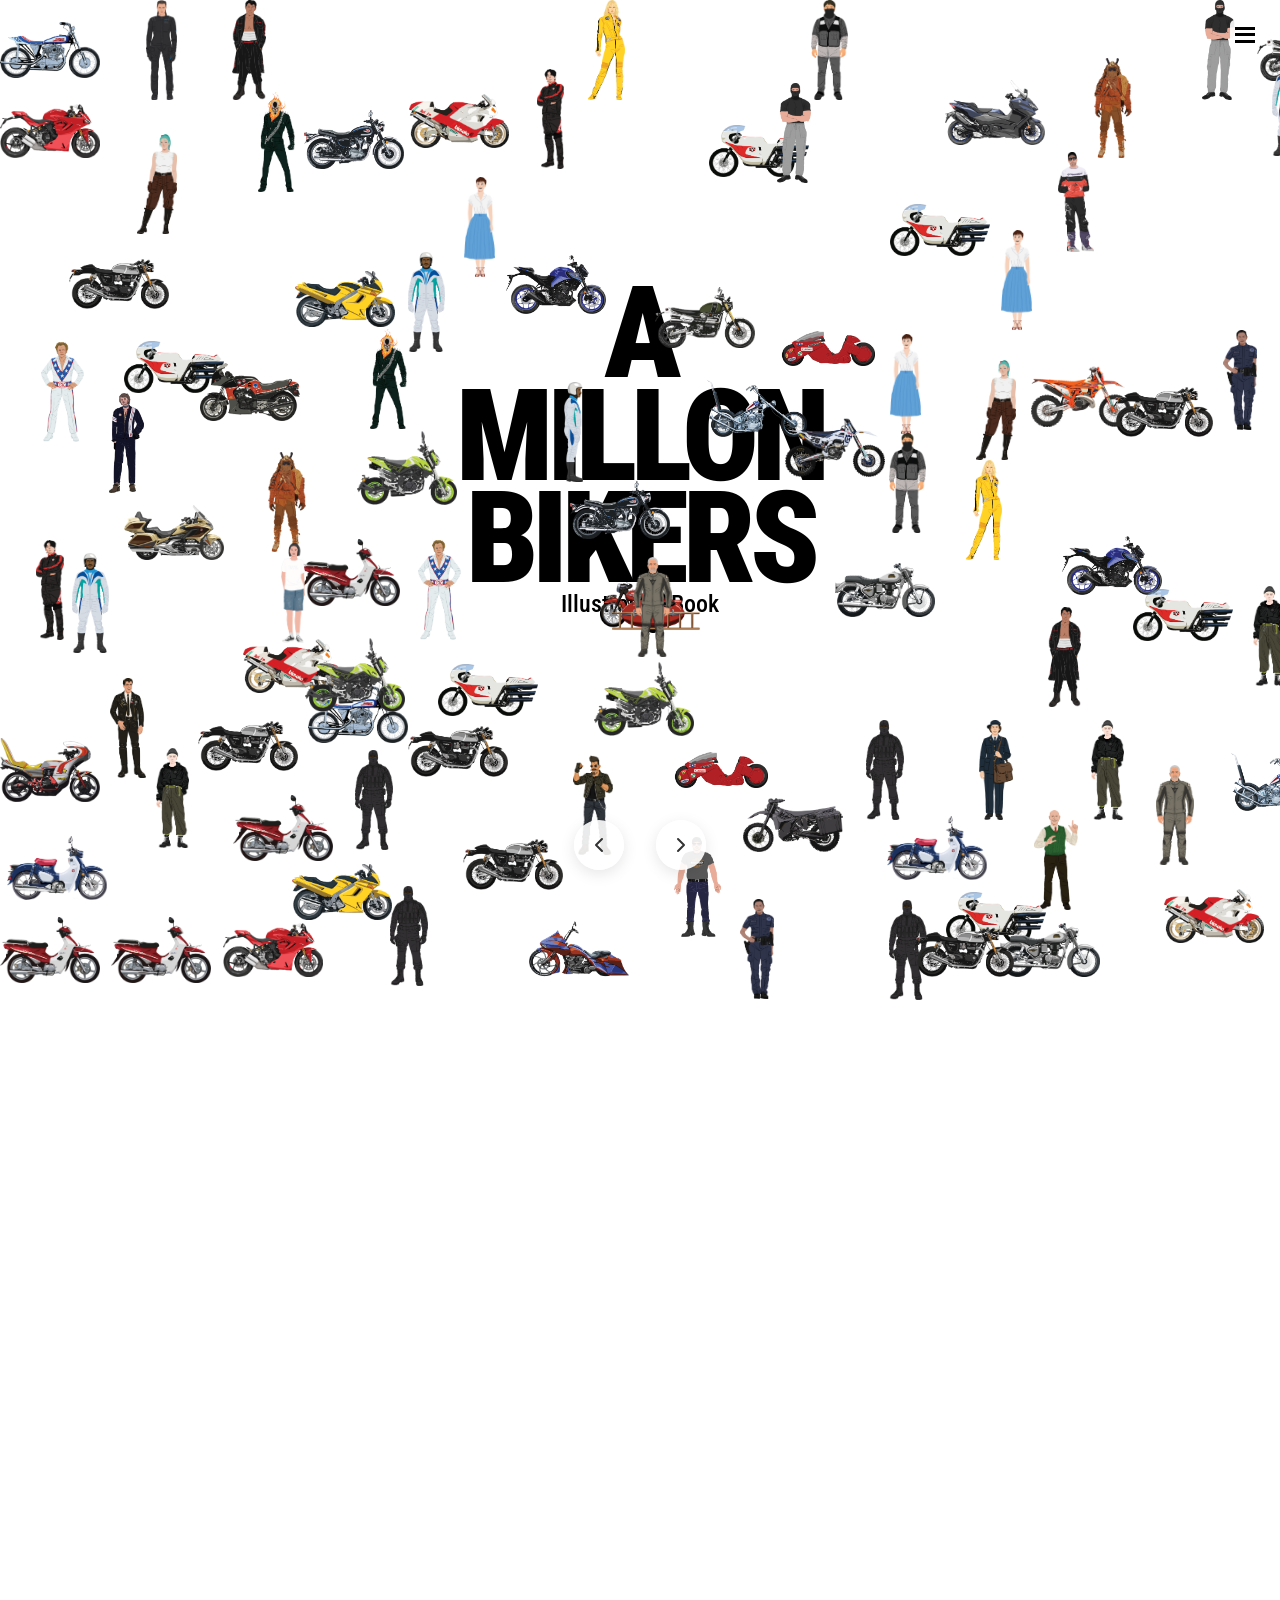
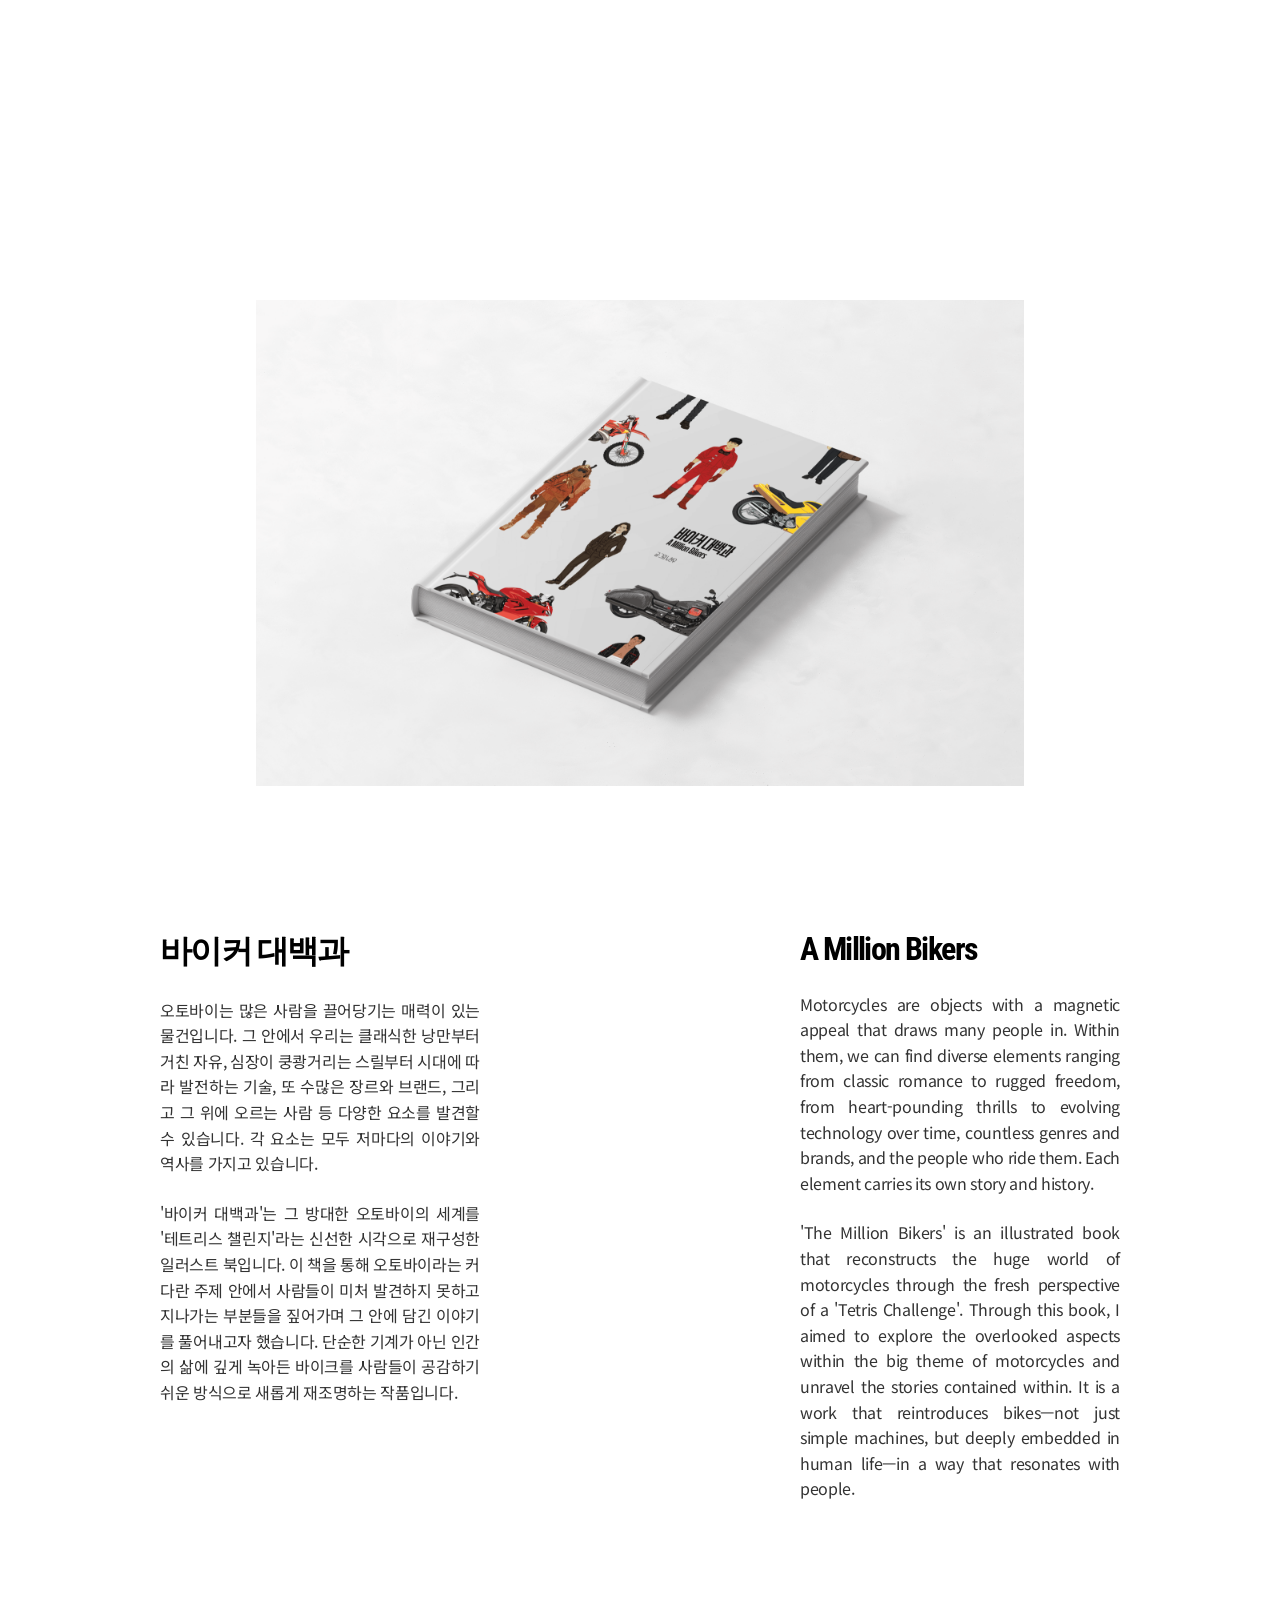
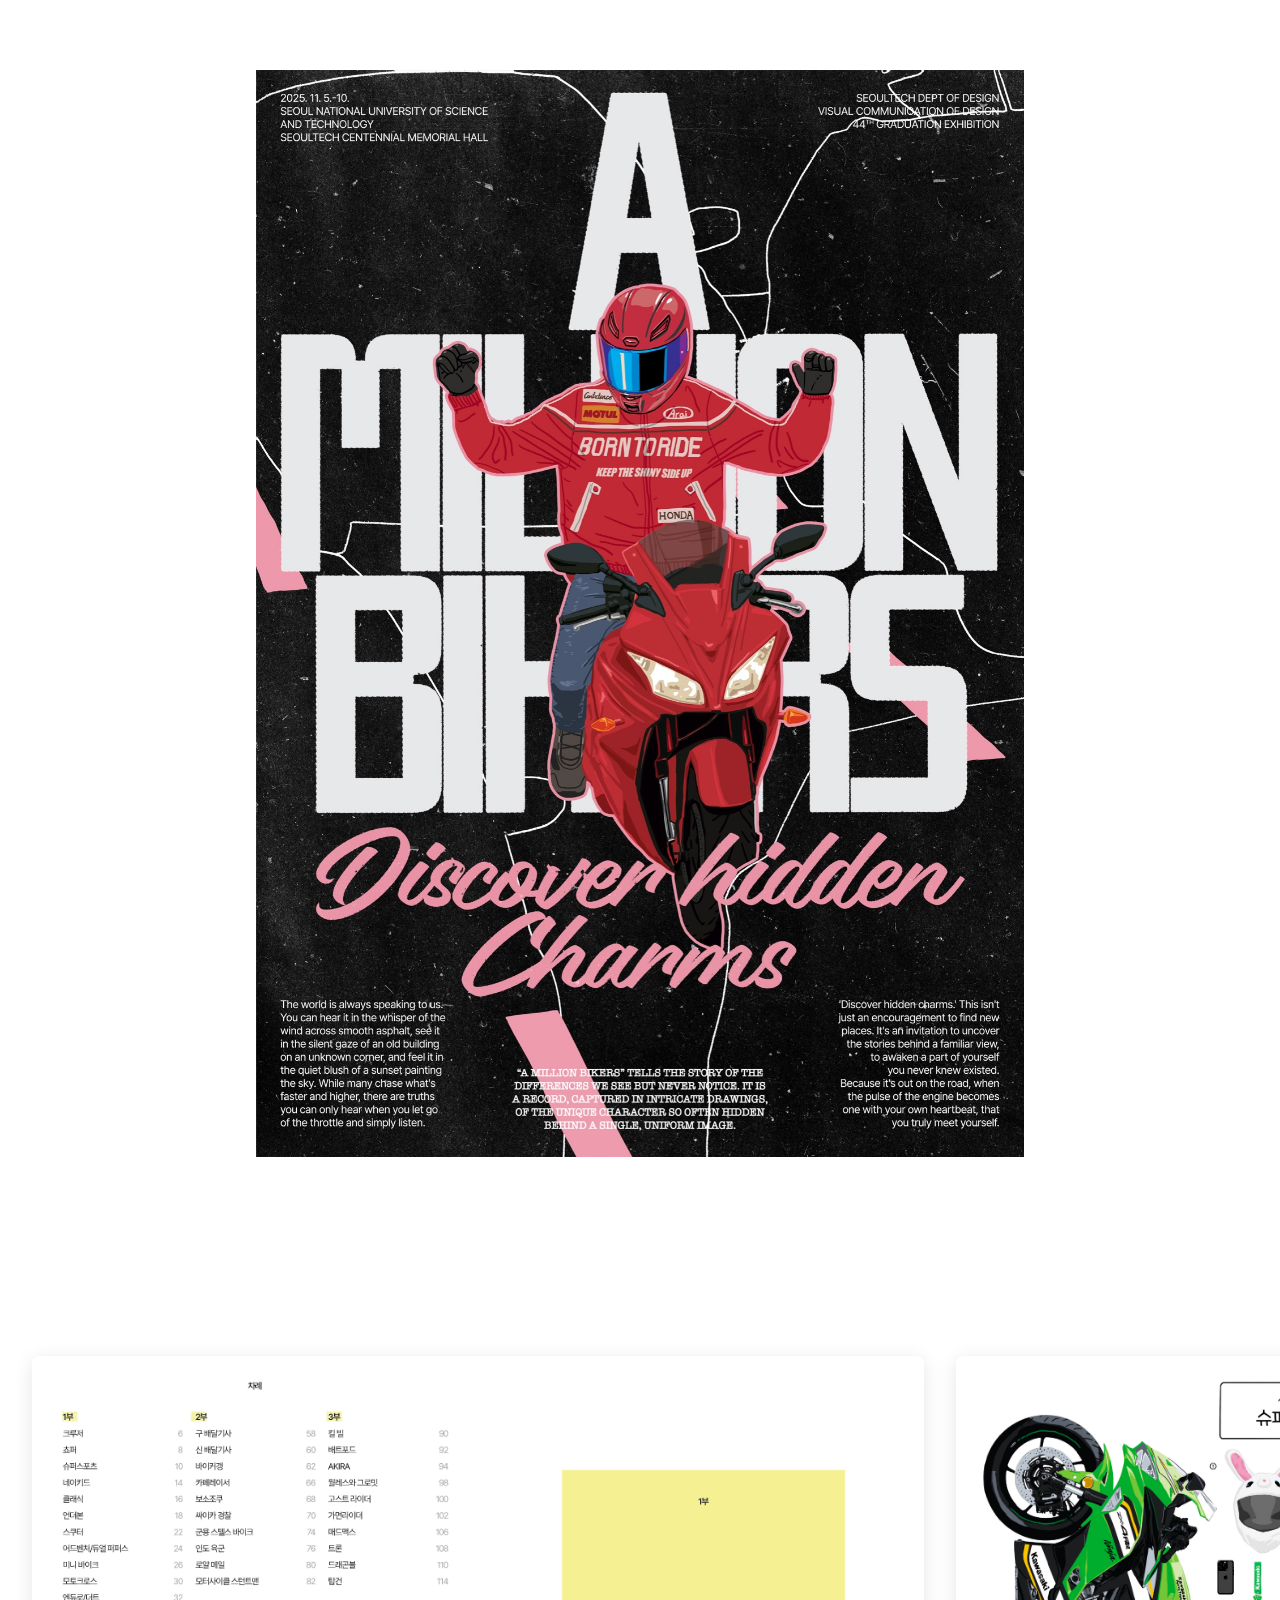
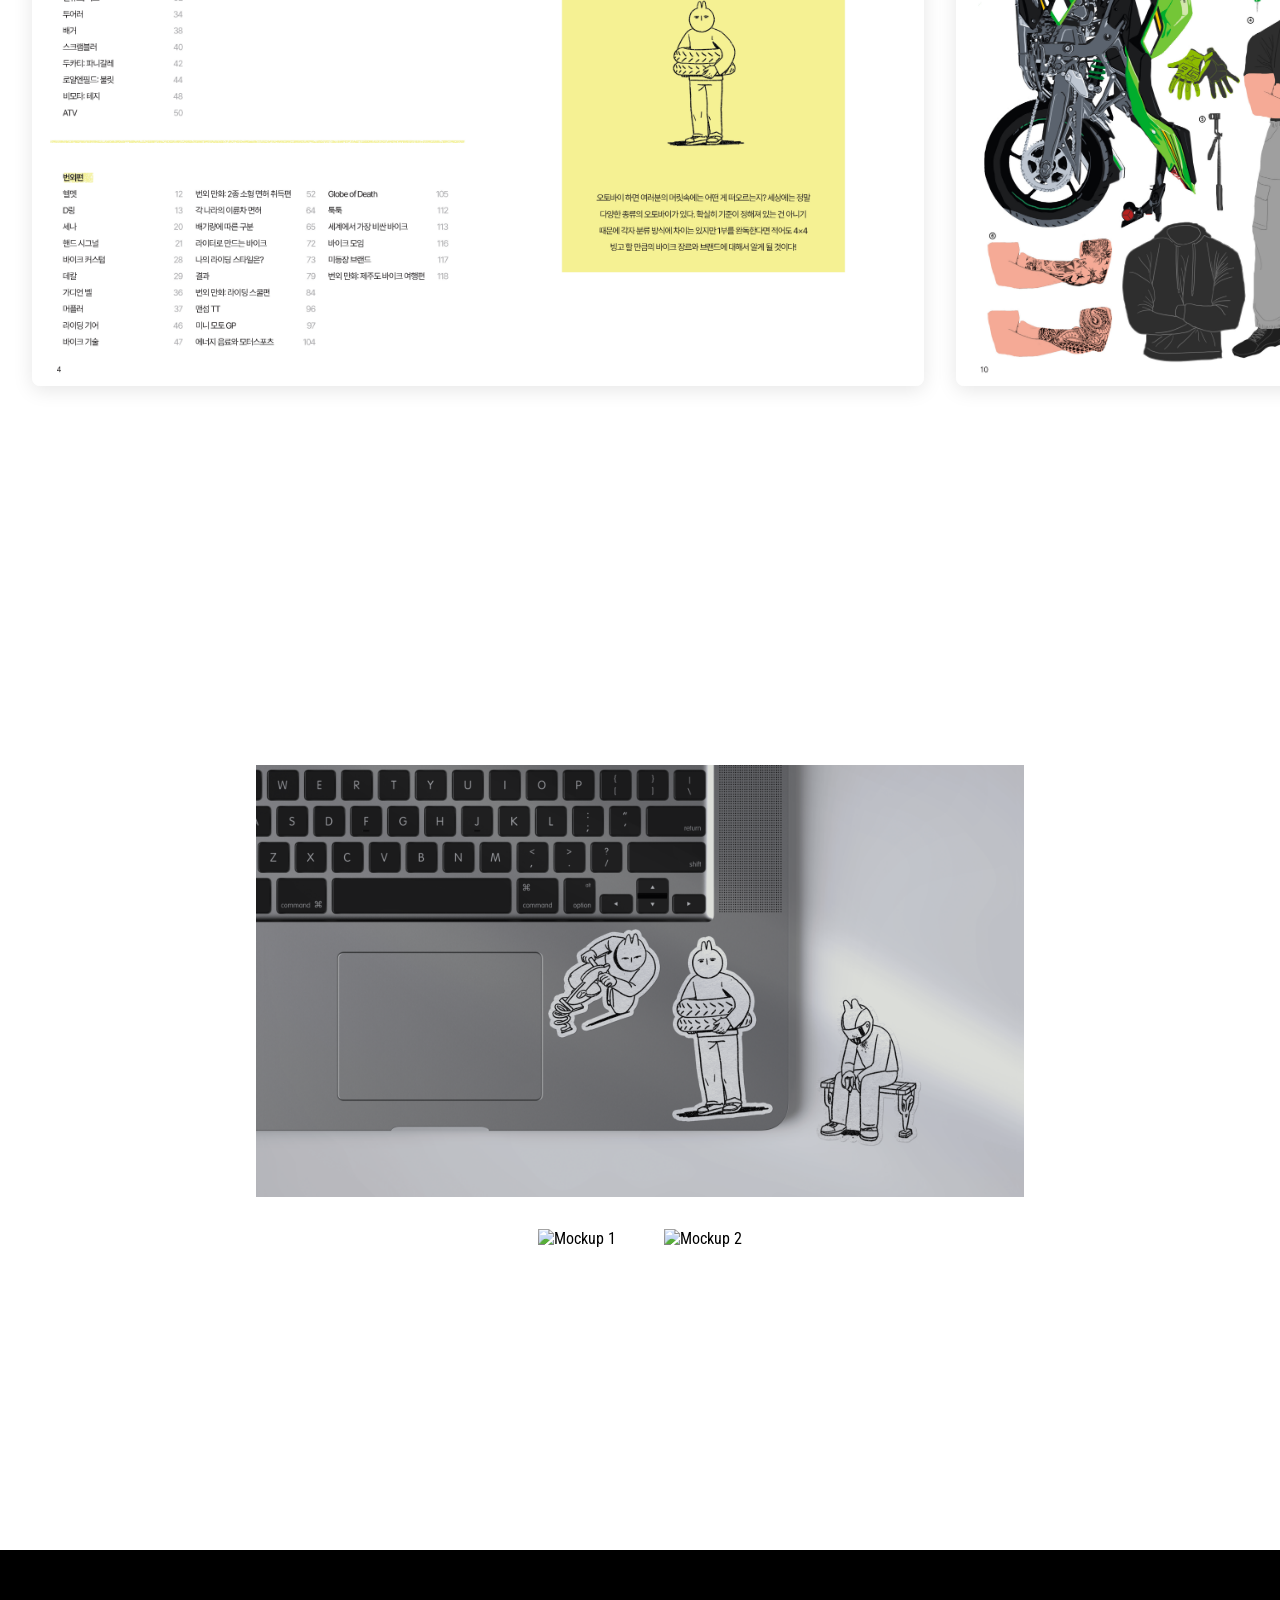
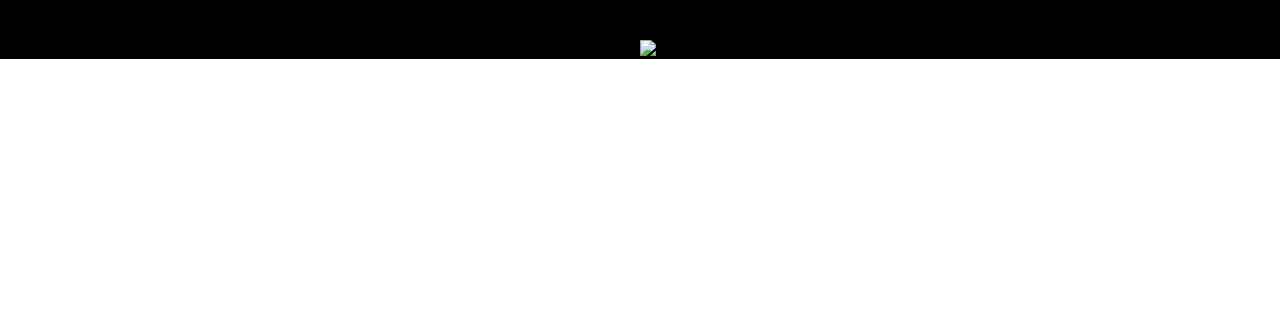
==== index.html @ 81fe8157 "Initial commit: A Million Bikers Interactive Portfolio" ====
<!DOCTYPE html>
<html lang="ko">
<head>
    <meta charset="UTF-8">
    <meta name="viewport" content="width=device-width, initial-scale=1.0">
    <title>Interactive Circles</title>
    <link rel="preconnect" href="https://fonts.googleapis.com">
    <link rel="preconnect" href="https://fonts.gstatic.com" crossorigin>
    <link href="https://fonts.googleapis.com/css2?family=Noto+Sans+KR:wght@100..900&family=Roboto+Condensed:ital,wght@0,100..900;1,100..900&display=swap" rel="stylesheet">
    <link rel="stylesheet" href="./style.css?v=2.0">
</head>
<body>
    <!-- 햄버거 메뉴 -->
    <div class="hamburger-menu">
        <div class="hamburger-icon" id="hamburger-icon">
            <span></span>
            <span></span>
            <span></span>
        </div>
        <div class="menu-overlay" id="menu-overlay">
            <div class="menu-content">
                <ul class="menu-list">
                    <li><a href="#home">A Million Bikers</a></li>
                    <li><a href="#about">work2</a></li>
                    <li><a href="#gallery">work3</a></li>
                    <li><a href="#process">work4</a></li>
                    <li><a href="#contact">work5</a></li>
                    <li><a href="#portfolio">work6</a></li>
                    <li><a href="#news">work7</a></li>
                </ul>
            </div>
        </div>
    </div>

    <div class="container">
        <div id="shapes-container"></div>
        <div id="text-container">
            <h1>A<br>MILLON<br>BIKERS</h1>
            <p>Illustration Book </p>
        </div>
    </div>
    
    <!-- 작품 이미지 섹션 -->
    <div id="artwork-section">
        <div class="artwork-container">
            <img src="./images/ground1_compressed.png" alt="Ground 1" class="artwork-image1">
            
            <!-- 작품 설명 섹션 -->
            <div class="description-section">
                <div class="description-column">
                    <h2>바이커 대백과</h2>
                    <p>오토바이는 많은 사람을 끌어당기는 매력이 있는 물건입니다. 그 안에서 우리는 클래식한 낭만부터 거친 자유, 심장이 쿵쾅거리는 스릴부터 시대에 따라 발전하는 기술, 또 수많은 장르와 브랜드, 그리고 그 위에 오르는 사람 등 다양한 요소를 발견할 수 있습니다. 각 요소는 모두 저마다의 이야기와 역사를 가지고 있습니다.</p>
                    <p>'바이커 대백과'는 그 방대한 오토바이의 세계를 '테트리스 챌린지'라는 신선한 시각으로 재구성한 일러스트 북입니다. 이 책을 통해 오토바이라는 커다란 주제 안에서 사람들이 미처 발견하지 못하고 지나가는 부분들을 짚어가며 그 안에 담긴 이야기를 풀어내고자 했습니다. 단순한 기계가 아닌 인간의 삶에 깊게 녹아든 바이크를 사람들이 공감하기 쉬운 방식으로 새롭게 재조명하는 작품입니다.</p>
                </div>
                
                <div class="description-column">
                    <h2>A Million Bikers</h2>
                    <p>Motorcycles are objects with a magnetic appeal that draws many people in. Within them, we can find diverse elements ranging from classic romance to rugged freedom, from heart-pounding thrills to evolving technology over time, countless genres and brands, and the people who ride them. Each element carries its own story and history.</p>
                    <p>'The Million Bikers' is an illustrated book that reconstructs the huge world of motorcycles through the fresh perspective of a 'Tetris Challenge'. Through this book, I aimed to explore the overlooked aspects within the big theme of motorcycles and unravel the stories contained within. It is a work that reintroduces bikes—not just simple machines, but deeply embedded in human life—in a way that resonates with people.</p>
                </div>
            </div>
            
            <img src="./images/poster_compressed.jpg" alt="Poster" class="artwork-image1">
            
            <!-- 페이지 갤러리 섹션 -->
            <div class="page-gallery">
                <div class="page-gallery-container">
                    <img src="./images/page1.jpg" alt="Page 1" class="page-image">
                    <img src="./images/page2.jpg" alt="Page 2" class="page-image">
                    <img src="./images/page3.jpg" alt="Page 3" class="page-image">
                    <img src="./images/page4.jpg" alt="Page 4" class="page-image">
                    <img src="./images/page5.jpg" alt="Page 5" class="page-image">
                    <img src="./images/page6.jpg" alt="Page 6" class="page-image">
                    <img src="./images/page7.jpg" alt="Page 7" class="page-image">
                    <img src="./images/page8.jpg" alt="Page 8" class="page-image">
                    <!-- 무한 스크롤을 위한 복제 -->
                    <img src="./images/page1.jpg" alt="Page 1" class="page-image">
                    <img src="./images/page2.jpg" alt="Page 2" class="page-image">
                    <img src="./images/page3.jpg" alt="Page 3" class="page-image">
                    <img src="./images/page4.jpg" alt="Page 4" class="page-image">
                    <img src="./images/page5.jpg" alt="Page 5" class="page-image">
                    <img src="./images/page6.jpg" alt="Page 6" class="page-image">
                    <img src="./images/page7.jpg" alt="Page 7" class="page-image">
                    <img src="./images/page8.jpg" alt="Page 8" class="page-image">
                </div>
            </div>
            
            <!-- 스티커 섹션 -->
            <div class="sticker-section">
                <img src="./images/sticker_compressed.png" alt="Sticker" class="sticker-image">
            </div>
            
            <!-- 목업 섹션 -->
            <div class="mockup-section">
                <img src="./images/mockup1_compressed.png" alt="Mockup 1" class="mockup-image">
                <img src="./images/mockup2_compressed.png" alt="Mockup 2" class="mockup-image">
            </div>
            
            <div class="artwork-full-container">
                <div class="artwork-info">
                    <h3>A MILLION BIKERS by HYEON WOO ROH</h3>
                    <p>© 2025 노현우</p>
                    <p>All rights reserved.</p>
                    <p>발행일. 2025. 11. 5.</p>
                    <p>총 128p.</p>
                </div>
                <img src="./images/ground2_compressed.png" alt="Ground 2" class="artwork-image-full">
            </div>
        </div>
    </div>
    
    <!-- 네비게이션 화살표 -->
    <div class="navigation-arrows">
        <div class="nav-arrow nav-arrow-left">
            <svg width="24" height="24" viewBox="0 0 24 24" fill="none" xmlns="http://www.w3.org/2000/svg">
                <path d="M15 18L9 12L15 6" stroke="currentColor" stroke-width="2" stroke-linecap="round" stroke-linejoin="round"/>
            </svg>
        </div>
        <div class="nav-arrow nav-arrow-right">
            <svg width="24" height="24" viewBox="0 0 24 24" fill="none" xmlns="http://www.w3.org/2000/svg">
                <path d="M9 18L15 12L9 6" stroke="currentColor" stroke-width="2" stroke-linecap="round" stroke-linejoin="round"/>
            </svg>
        </div>
    </div>
    
    <script src="./script.js?v=2.0"></script>
</body>
</html>
---- style.css ----
/* 기본 리셋 */
* {
    margin: 0;
    padding: 0;
    box-sizing: border-box;
}

body {
    background: white;
    min-height: 100px;
    overflow-x: hidden;
    overflow-y: auto;
    font-family: 'Roboto Condensed', sans-serif;
}

/* 햄버거 메뉴 */
.hamburger-menu {
    position: fixed;
    top: 20px;
    right: 20px;
    z-index: 1000;
}

.hamburger-icon {
    width: 30px;
    height: 30px;
    cursor: pointer;
    display: flex;
    flex-direction: column;
    justify-content: space-around;
    padding: 5px;
    background-color: rgba(255, 255, 255, 0.9);
    border-radius: 5px;
    transition: all 0.3s ease;
}

.hamburger-icon:hover {
    background-color: rgba(255, 255, 255, 1);
    transform: scale(1.1);
}

.hamburger-icon span {
    width: 100%;
    height: 3px;
    background-color: #000;
    transition: all 0.3s ease;
    transform-origin: center;
}

.menu-overlay {
    position: fixed;
    top: 0;
    right: -300px;
    width: 300px;
    height: 100%;
    background-color: rgba(0, 0, 0, 0.95);
    display: flex;
    flex-direction: column;
    justify-content: center;
    align-items: center;
    transition: all 0.4s cubic-bezier(0.25, 0.46, 0.45, 0.94);
    backdrop-filter: blur(10px);
}

.menu-overlay.active {
    right: 0;
}

.menu-content {
    text-align: right;
    width: 100%;
    padding: 2rem;
}

.menu-list {
    list-style: none;
    padding: 0;
    margin: 0;
}

.menu-list li {
    margin: 1.5rem 0;
    opacity: 0;
    transform: translateX(50px);
    transition: all 0.3s ease;
}

.menu-overlay.active .menu-list li {
    opacity: 1;
    transform: translateX(0);
}

.menu-overlay.active .menu-list li:nth-child(1) { transition-delay: 0.1s; }
.menu-overlay.active .menu-list li:nth-child(2) { transition-delay: 0.2s; }
.menu-overlay.active .menu-list li:nth-child(3) { transition-delay: 0.3s; }
.menu-overlay.active .menu-list li:nth-child(4) { transition-delay: 0.4s; }
.menu-overlay.active .menu-list li:nth-child(5) { transition-delay: 0.5s; }
.menu-overlay.active .menu-list li:nth-child(6) { transition-delay: 0.6s; }
.menu-overlay.active .menu-list li:nth-child(7) { transition-delay: 0.7s; }

.menu-list a {
    color: white;
    text-decoration: none;
    font-size: 1.5rem;
    font-weight: 300;
    font-family: 'Roboto Condensed', sans-serif;
    letter-spacing: -0.02em;
    transition: all 0.3s ease;
    display: block;
    padding: 1rem;
    border-radius: 5px;
}

.menu-list a:hover {
    color: #000;
    background-color: rgba(255, 255, 255, 0.2);
    transform: translateX(10px);
}

/* 네비게이션 화살표 */
.navigation-arrows {
    position: fixed;
    bottom: 30px;
    left: 50%;
    transform: translateX(-50%);
    display: flex;
    gap: 2rem;
    z-index: 100;
}

.nav-arrow {
    width: 50px;
    height: 50px;
    background-color: rgba(255, 255, 255, 0.9);
    border-radius: 50%;
    display: flex;
    justify-content: center;
    align-items: center;
    cursor: pointer;
    transition: all 0.3s ease;
    box-shadow: 0 4px 15px rgba(0, 0, 0, 0.1);
    color: #333;
}

.nav-arrow:hover {
    background-color: rgba(255, 255, 255, 1);
    transform: scale(1.1);
    box-shadow: 0 6px 20px rgba(0, 0, 0, 0.15);
}

.nav-arrow:active {
    transform: scale(0.95);
}

.container {
    position: relative;
    width: 100%;
    height: 2000px;
}

/* 원 컨테이너 */
#shapes-container {
    position: absolute;
    top: 0;
    left: 0;
    width: 100%;
    height: 100%;
    pointer-events: none;
    z-index: 1;
}

/* 이미지 컨테이너 스타일 */
.image-container {
    position: absolute;
    pointer-events: auto;
    cursor: pointer;
    transition: all 0.6s cubic-bezier(0.25, 0.46, 0.45, 0.94);
    display: inline-block;
}

.image-container:hover {
    /* 호버 효과는 JavaScript에서 처리 */
}

.image-container img {
    display: block;
    border-radius: 8px;
    width: 100px;
    height: 100px;
    object-fit: contain;
    transform: scale(1.0);
}

/* 텍스트 컨테이너 */
#text-container {
    position: sticky;
    top: 0;
    left: 0;
    width: 100%;
    height: 100vh;
    display: flex;
    flex-direction: column;
    justify-content: center;
    align-items: center;
    pointer-events: none;
}

#text-container h1 {
    font-size: 8rem;
    font-weight: 900;
    color: #000000;
    /*margin-bottom: 20px;*/
    text-align: center;
    font-family: 'Roboto Condensed', sans-serif;
    letter-spacing: -0.05em;
    line-height: 0.8;
}

#text-container p {
    font-size: 1.5rem;
    color: #000000;
    font-weight: 500;
    text-align: center;
    font-family: 'Roboto Condensed', sans-serif;
}

/* 작품 이미지 섹션 */
#artwork-section {
    position: relative;
    width: 100%;
    min-height: 100vh;
    background: white;
    display: flex;
    justify-content: center;
    align-items: flex-start;
    margin-top: -100px;
}

.artwork-container {
    max-width: 100%;
    width: 100%;
    display: flex;
    flex-direction: column;
    justify-content: flex-start;
    align-items: center;
    gap: 2rem;
}

.artwork-image1 {
    max-width: 60%;
    max-height: 60%;
    object-fit: contain;
}

.artwork-full-container {
    position: relative;
    width: 100%;
    background-color: black;
    padding-top: 10vh;
}

.artwork-info {
    position: absolute;
    left: 0;
    top: 10vh;
    width: 50%;
    padding: 2rem;
    color: white;
    z-index: 10;
}

.artwork-info h3 {
    font-size: 1.5rem;
    font-weight: 700;
    margin-bottom: 1.5rem;
    font-family: 'Roboto Condensed', sans-serif;
    letter-spacing: -0.02em;
}

.artwork-info p {
    font-size: 1rem;
    line-height: 1.6;
    margin-bottom: 0.8rem;
    font-family: 'Noto Sans KR', sans-serif;
    letter-spacing: -0.01em;
}

.artwork-image-full {
    width: 100%;
    max-width: 100%;
    height: auto;
    object-fit: contain;
    padding-left: 50%;
    background-color: black;
}

/* 페이지 갤러리 섹션 */
.page-gallery {
    width: 100%;
    height: 100vh;
    overflow-x: auto;
    overflow-y: hidden;
    margin: 2rem 0;
    position: relative;
    cursor: grab;
}

.page-gallery:active {
    cursor: grabbing;
}

.page-gallery-container {
    display: flex;
    height: 100%;
    align-items: center;
    gap: 2rem;
    padding: 0 2rem;
    animation: infiniteScroll 60s linear infinite;
    width: max-content;
}

.page-gallery-container.paused {
    animation-play-state: paused;
}

.page-image {
    height: 70vh;
    width: auto;
    object-fit: contain;
    flex-shrink: 0;
    border-radius: 8px;
    box-shadow: 0 4px 20px rgba(0, 0, 0, 0.1);
    transition: transform 0.3s ease;
}

.page-image:hover {
    transform: scale(1.05);
}

/* 무한 가로 스크롤 애니메이션 */
@keyframes infiniteScroll {
    0% {
        transform: translateX(0);
    }
    100% {
        transform: translateX(-50%);
    }
}

/* 가로 스크롤바 스타일링 */
.page-gallery::-webkit-scrollbar {
    height: 8px;
}

.page-gallery::-webkit-scrollbar-track {
    background: #f1f1f1;
    border-radius: 4px;
}

.page-gallery::-webkit-scrollbar-thumb {
    background: #888;
    border-radius: 4px;
}

.page-gallery::-webkit-scrollbar-thumb:hover {
    background: #555;
}

/* 스티커 섹션 */
.sticker-section {
    width: 100%;
    display: flex;
    justify-content: center;
    align-items: center;
    padding-top: 20vh;
    background: white;
}

.sticker-image {
    max-width: 60%;
    max-height: 60vh;
    object-fit: contain;
}

/* 목업 섹션 */
.mockup-section {
    width: 100%;
    padding-bottom: 30vh;
    display: flex;
    justify-content: center;
    align-items: center;
    gap: 3rem;
    background: white;
}

.mockup-image {
    max-width: 40%;
    max-height: 60vh;
    object-fit: contain;
}

/* 작품 설명 섹션 */
.description-section {
    display: flex;
    gap: 20rem;
    max-width: 80%;
    margin: 4rem 0;
    padding: 3rem 2rem;
}

.description-column {
    flex: 1;
    text-align: left;
}

.description-column h2 {
    font-size: 2rem;
    font-weight: 700;
    color: #000000;
    margin-bottom: 1.5rem;
    font-family: 'Roboto Condensed', sans-serif;
    letter-spacing: -0.05em;
}

.description-column p {
    font-size: 1rem;
    line-height: 1.6;
    color: #333333;
    margin-bottom: 1.5rem;
    font-family: 'Noto Sans KR', sans-serif;
    text-align: justify;
    letter-spacing: -0.02em;
}
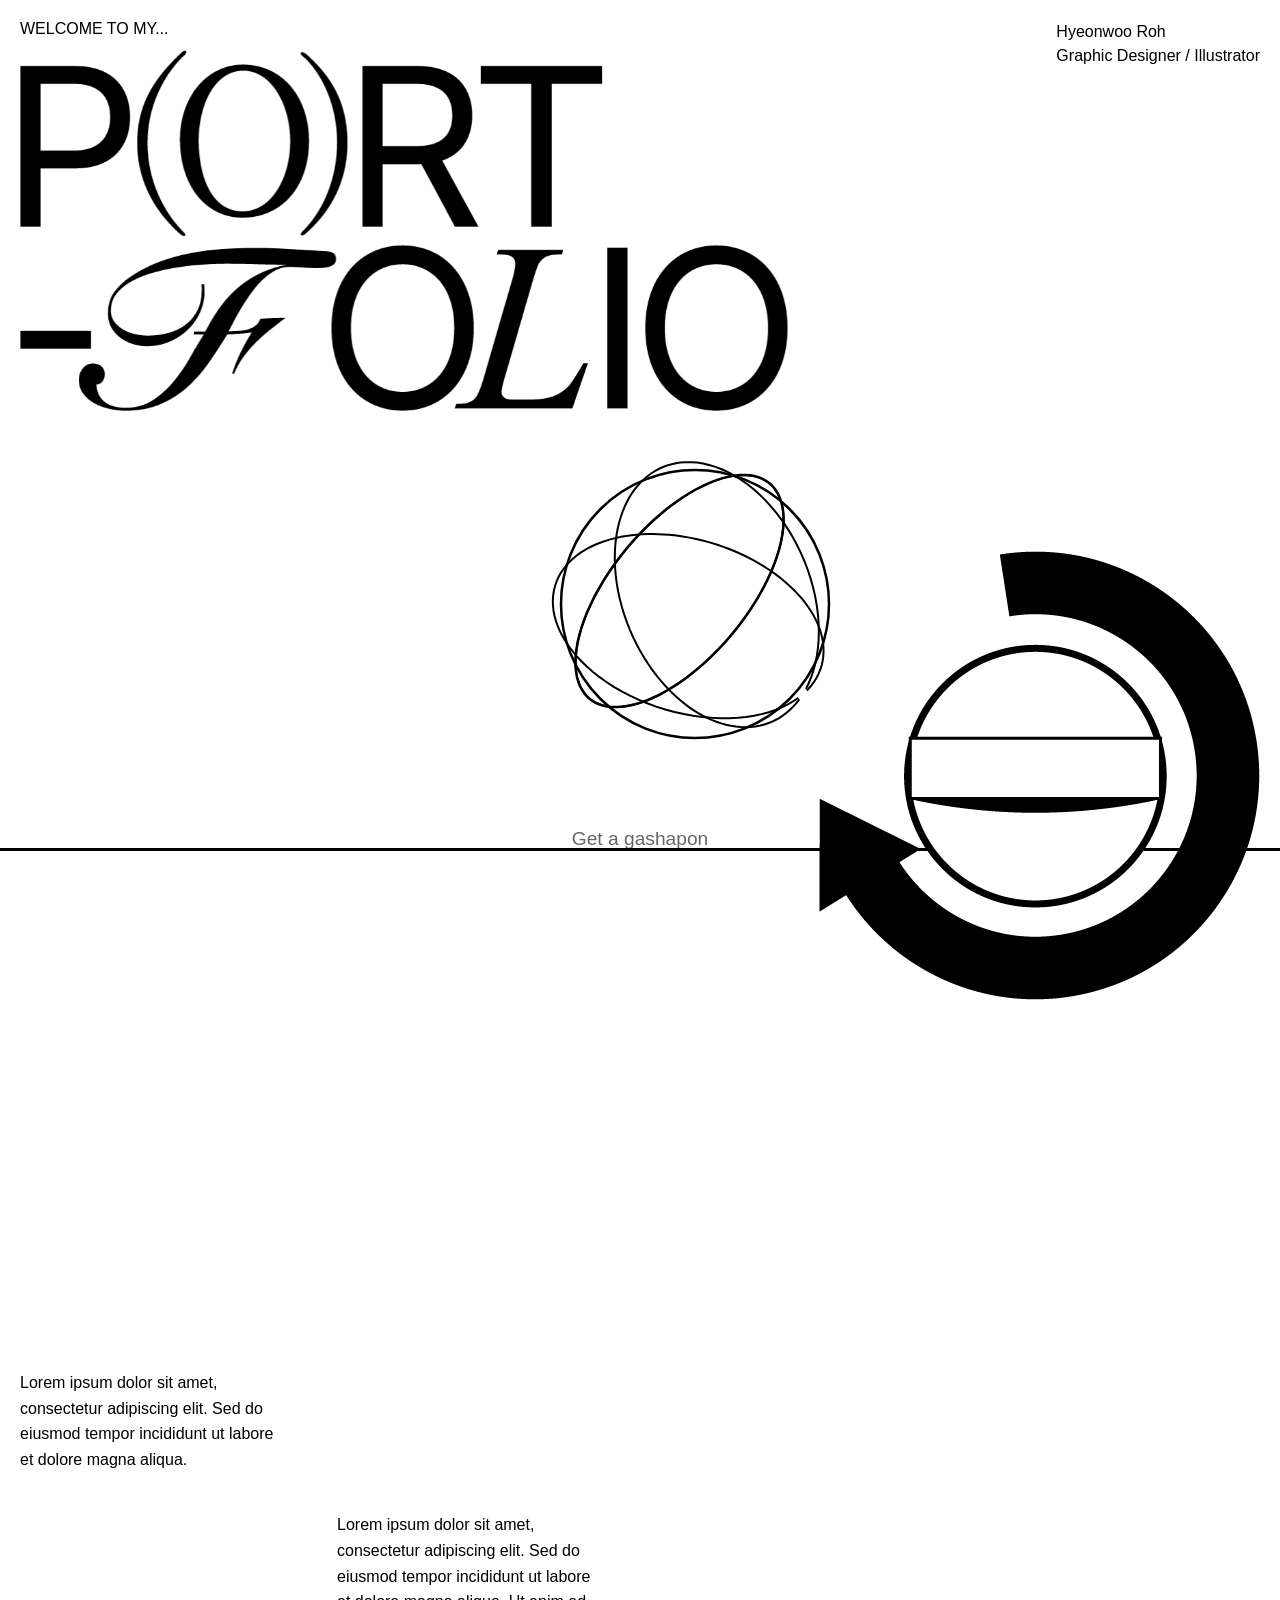
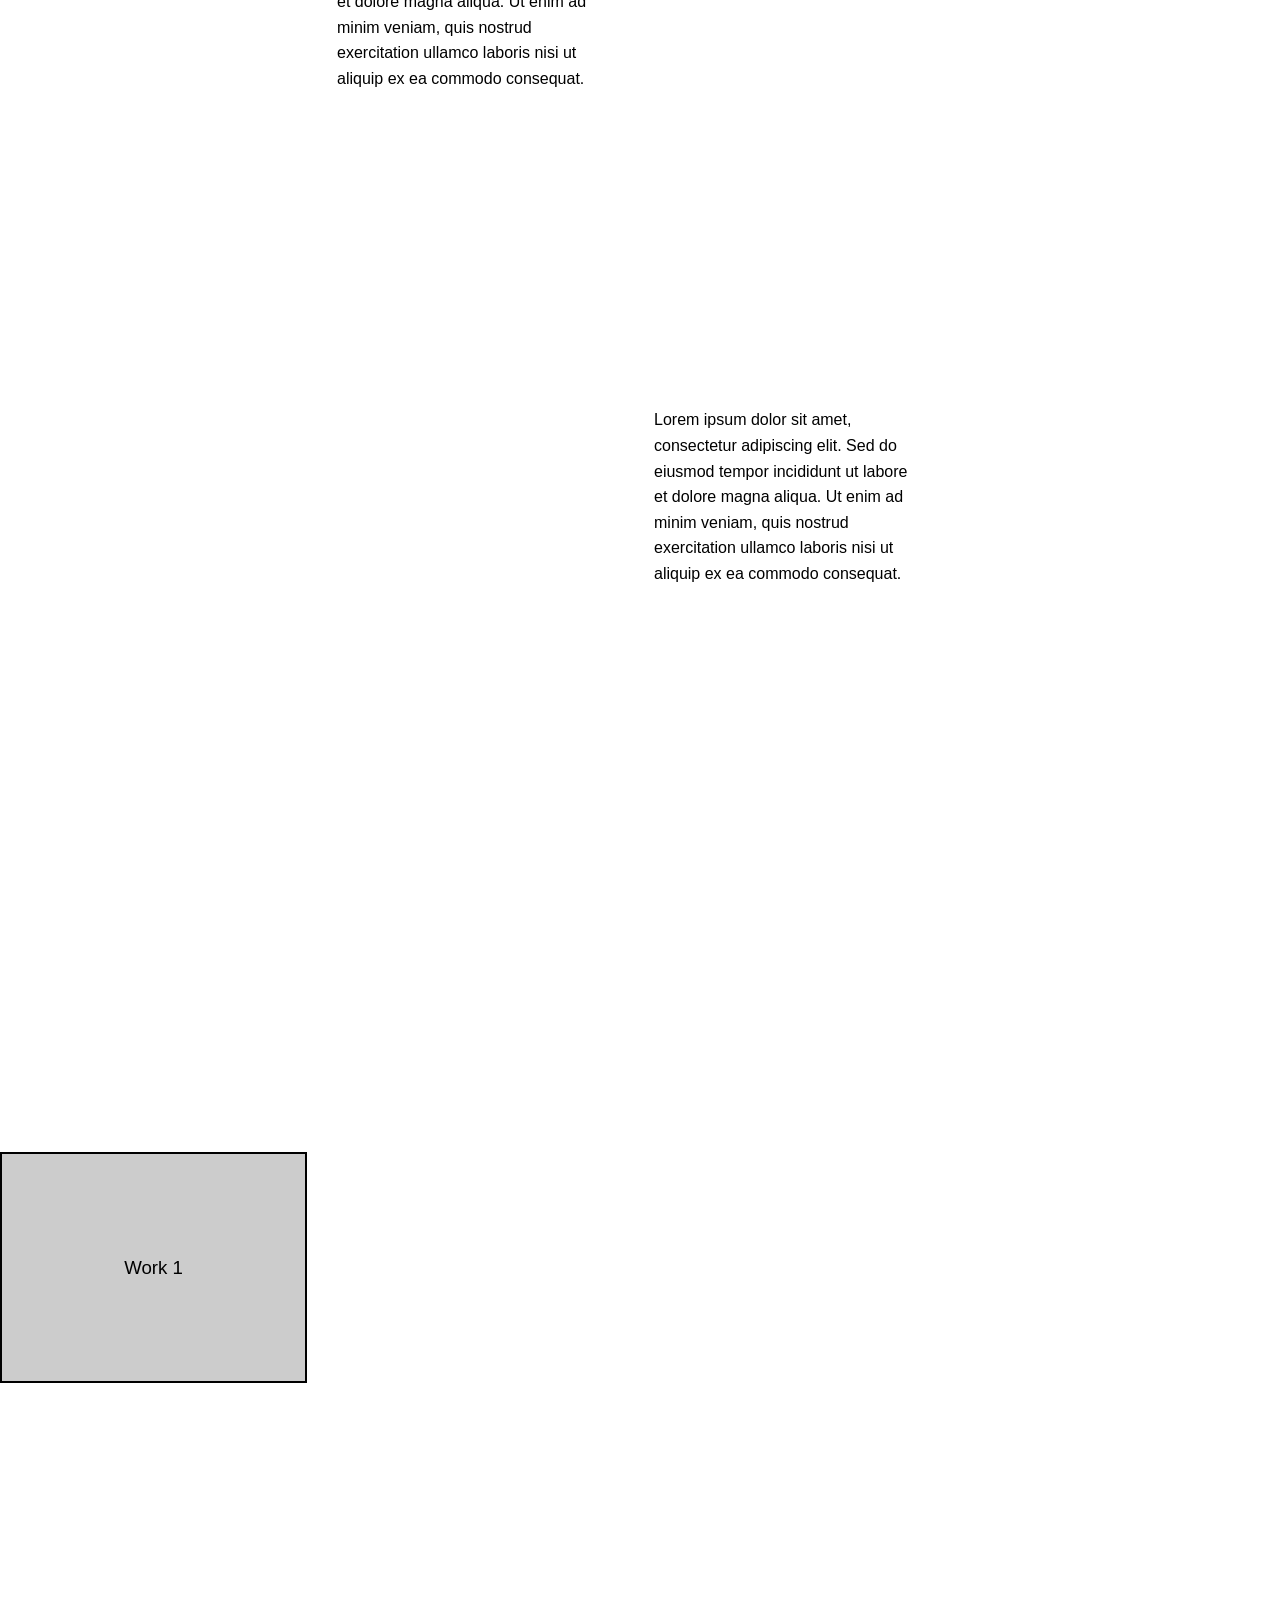
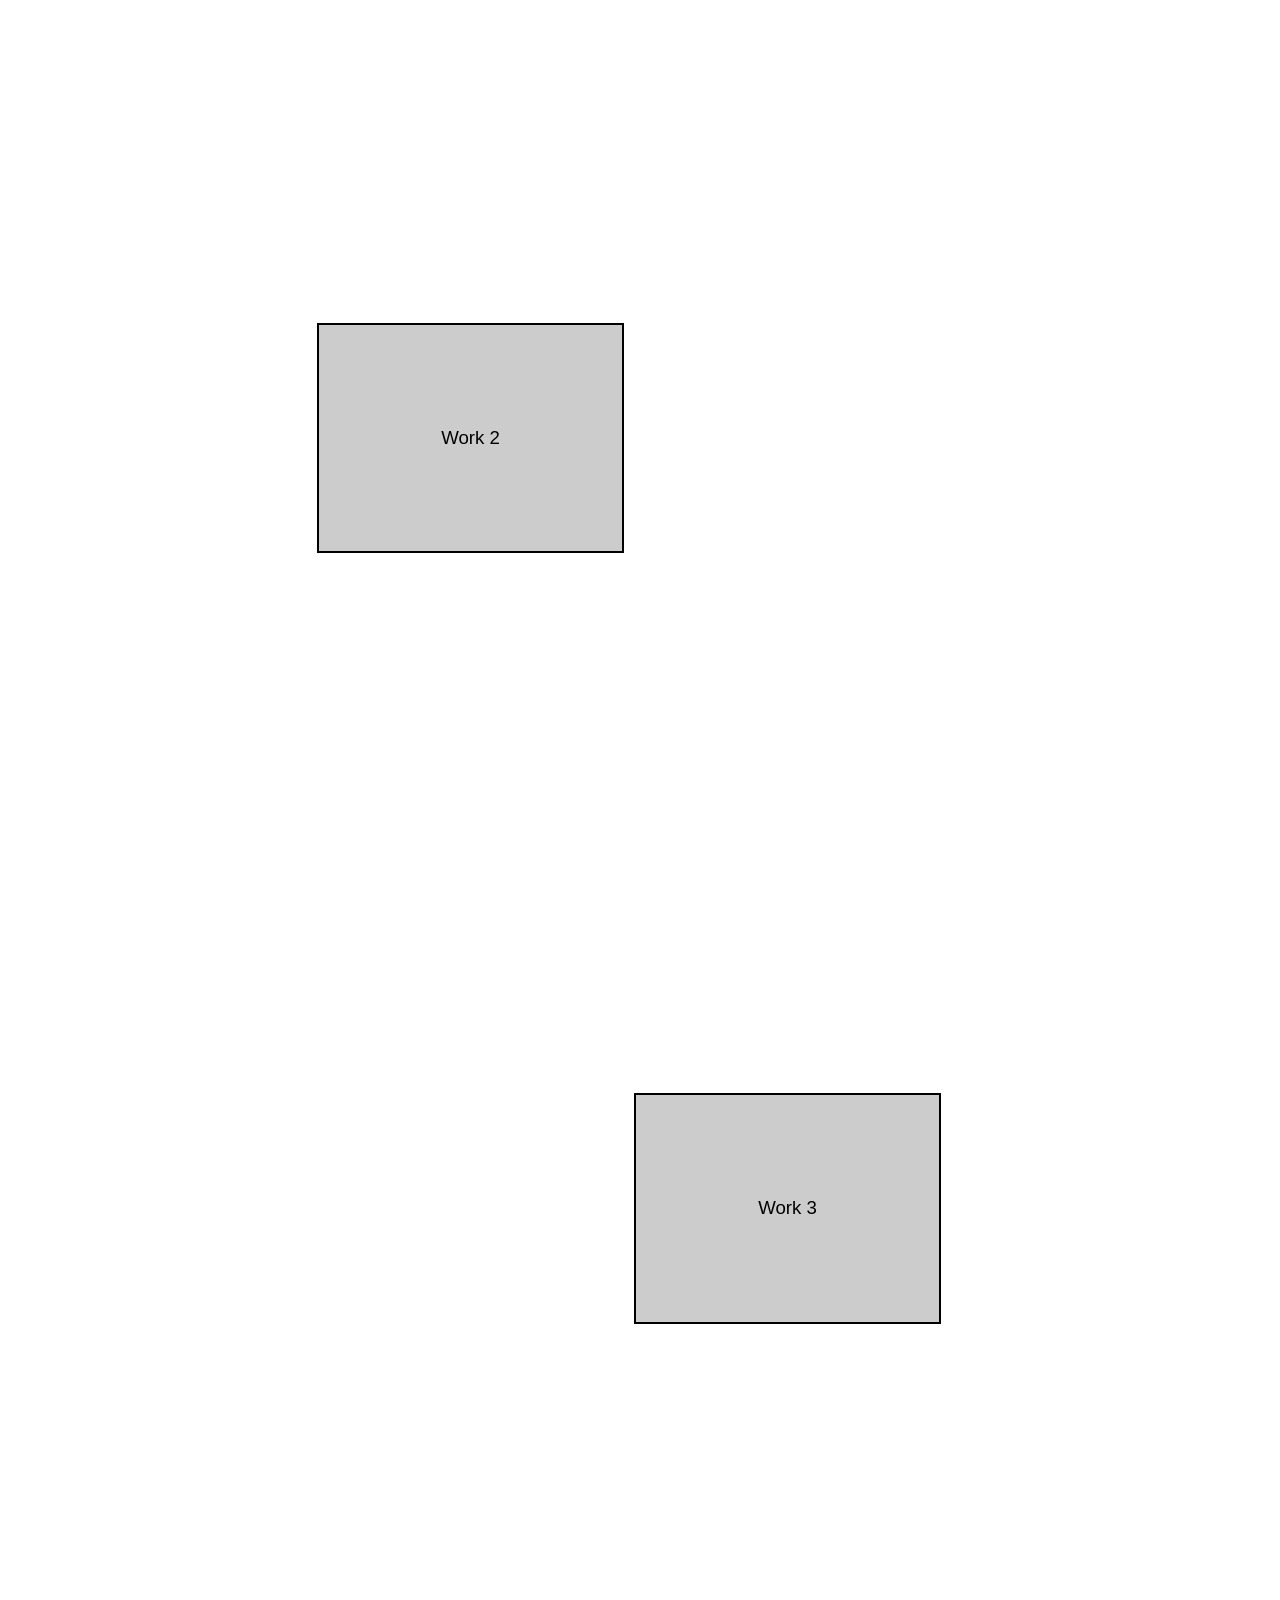
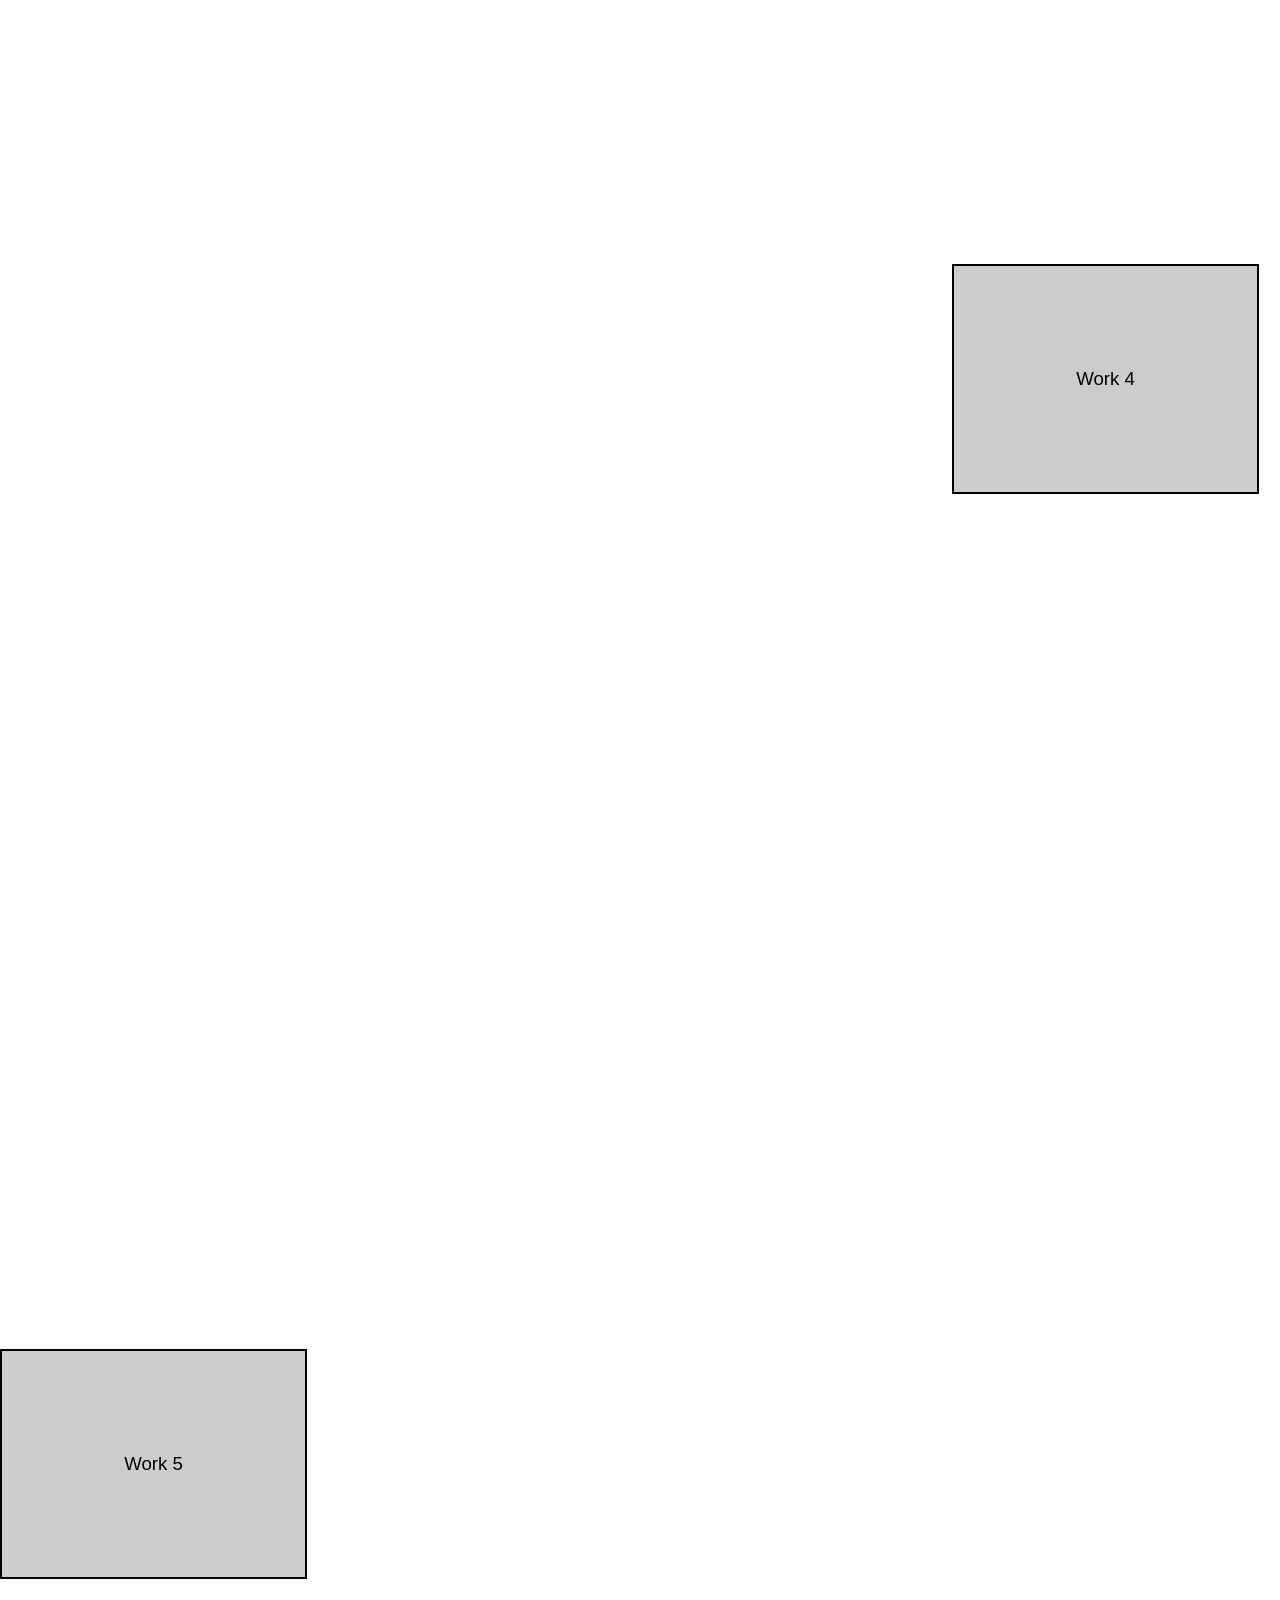
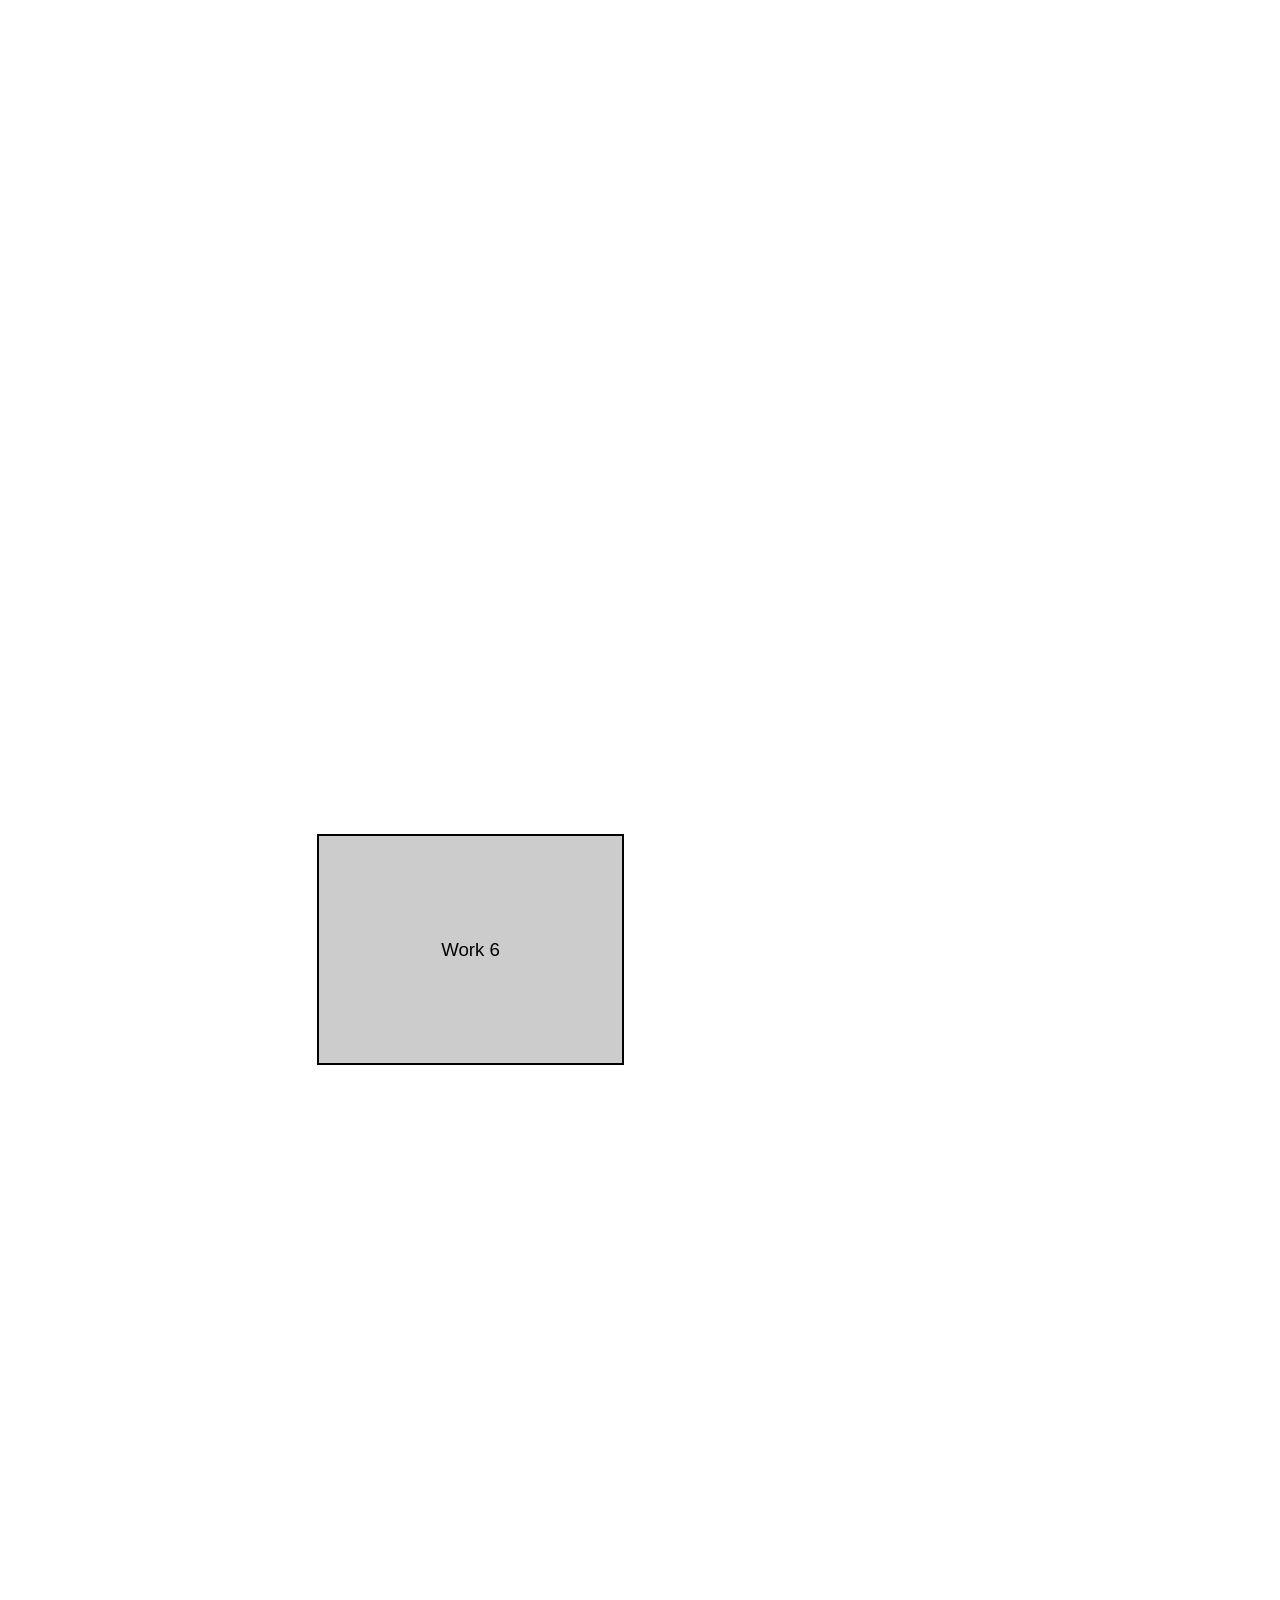
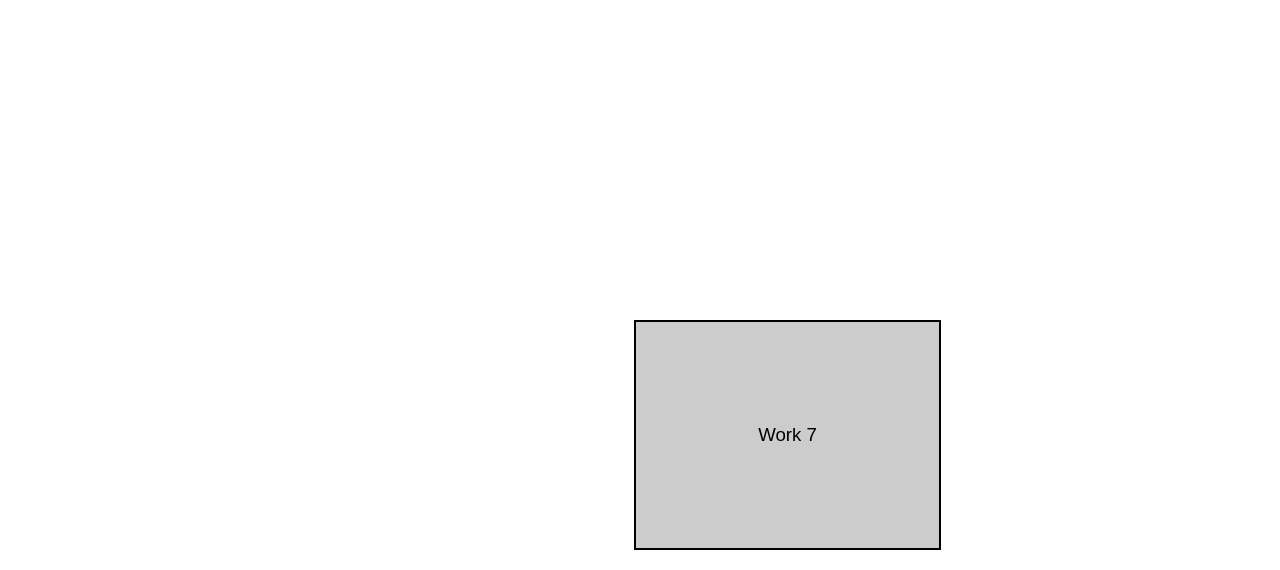
==== commit 8846e059: "Initial commit: portfolio site with work1 and work2" ====
--- a/index.html
+++ b/index.html
@@ -3,126 +3,90 @@
 <head>
     <meta charset="UTF-8">
     <meta name="viewport" content="width=device-width, initial-scale=1.0">
-    <title>Interactive Circles</title>
-    <link rel="preconnect" href="https://fonts.googleapis.com">
-    <link rel="preconnect" href="https://fonts.gstatic.com" crossorigin>
-    <link href="https://fonts.googleapis.com/css2?family=Noto+Sans+KR:wght@100..900&family=Roboto+Condensed:ital,wght@0,100..900;1,100..900&display=swap" rel="stylesheet">
-    <link rel="stylesheet" href="./style.css?v=2.0">
+    <title>PORTFOLIO - 가챠</title>
+    <link rel="stylesheet" href="style.css">
 </head>
 <body>
-    <!-- 햄버거 메뉴 -->
-    <div class="hamburger-menu">
-        <div class="hamburger-icon" id="hamburger-icon">
-            <span></span>
-            <span></span>
-            <span></span>
+    <!-- 왼쪽 위 텍스트 -->
+    <div class="welcome-text">WELCOME TO MY...</div>
+    
+    <!-- 왼쪽 위 이미지 -->
+    <img src="Asset 1.png" alt="Asset" class="asset-image">
+    
+    <!-- 오른쪽 아래 이미지 -->
+    <img src="Asset 2.png" alt="Asset 2" class="asset-image-2">
+    
+    <!-- 오른쪽 위 이름 및 직업 -->
+    <div class="name-text">
+        Hyeonwoo Roh<br>
+        Graphic Designer / Illustrator
+    </div>
+    
+    <!-- 떨어지는 구체 컨테이너 -->
+    <div class="gacha-container">
+        <canvas class="sphere" id="gachaSphere"></canvas>
+    </div>
+    
+    <!-- 바닥선 -->
+    <div class="floor-line" id="floorLine"></div>
+
+    <!-- 클릭 안내 텍스트 -->
+    <div class="click-hint">Get a gashapon</div>
+    
+    <!-- 하단 텍스트 -->
+    <div class="bottom-text">
+        Lorem ipsum dolor sit amet, consectetur adipiscing elit. Sed do eiusmod tempor incididunt ut labore et dolore magna aliqua.
+    </div>
+    
+    <!-- 하단 텍스트 2 -->
+    <div class="bottom-text-2">
+        Lorem ipsum dolor sit amet, consectetur adipiscing elit. Sed do eiusmod tempor incididunt ut labore et dolore magna aliqua. Ut enim ad minim veniam, quis nostrud exercitation ullamco laboris nisi ut aliquip ex ea commodo consequat.
+    </div>
+    
+    <!-- 하단 텍스트 3 -->
+    <div class="bottom-text-3">
+        Lorem ipsum dolor sit amet, consectetur adipiscing elit. Sed do eiusmod tempor incididunt ut labore et dolore magna aliqua. Ut enim ad minim veniam, quis nostrud exercitation ullamco laboris nisi ut aliquip ex ea commodo consequat.
+    </div>
+
+    <!-- 작품 썸네일 섹션 (work1~7 모두 본 후 활성화) -->
+    <div class="work-thumbnails active" id="workThumbnails">
+        <div class="work-thumbnail" data-work="1">
+            <a href="work1/index.html">
+                <div class="work-title">Work 1</div>
+            </a>
         </div>
-        <div class="menu-overlay" id="menu-overlay">
-            <div class="menu-content">
-                <ul class="menu-list">
-                    <li><a href="#home">A Million Bikers</a></li>
-                    <li><a href="#about">work2</a></li>
-                    <li><a href="#gallery">work3</a></li>
-                    <li><a href="#process">work4</a></li>
-                    <li><a href="#contact">work5</a></li>
-                    <li><a href="#portfolio">work6</a></li>
-                    <li><a href="#news">work7</a></li>
-                </ul>
+        <div class="work-thumbnail" data-work="2">
+            <a href="work2/index.html">
+                <div class="work-title">Work 2</div>
+            </a>
+        </div>
+        <div class="work-thumbnail" data-work="3">
+            <a href="work3/index.html">
+                <div class="work-title">Work 3</div>
+            </a>
+        </div>
+        <div class="work-thumbnail" data-work="4">
+            <a href="work4/index.html">
+                <div class="work-title">Work 4</div>
+            </a>
+        </div>
+        <div class="work-thumbnail" data-work="5">
+            <a href="work5/index.html">
+                <div class="work-title">Work 5</div>
+            </a>
+                </div>
+        <div class="work-thumbnail" data-work="6">
+            <a href="work6/index.html">
+                <div class="work-title">Work 6</div>
+            </a>
             </div>
+        <div class="work-thumbnail" data-work="7">
+            <a href="work7/index.html">
+                <div class="work-title">Work 7</div>
+            </a>
         </div>
     </div>
 
-    <div class="container">
-        <div id="shapes-container"></div>
-        <div id="text-container">
-            <h1>A<br>MILLON<br>BIKERS</h1>
-            <p>Illustration Book </p>
-        </div>
-    </div>
-    
-    <!-- 작품 이미지 섹션 -->
-    <div id="artwork-section">
-        <div class="artwork-container">
-            <img src="./images/ground1_compressed.png" alt="Ground 1" class="artwork-image1">
-            
-            <!-- 작품 설명 섹션 -->
-            <div class="description-section">
-                <div class="description-column">
-                    <h2>바이커 대백과</h2>
-                    <p>오토바이는 많은 사람을 끌어당기는 매력이 있는 물건입니다. 그 안에서 우리는 클래식한 낭만부터 거친 자유, 심장이 쿵쾅거리는 스릴부터 시대에 따라 발전하는 기술, 또 수많은 장르와 브랜드, 그리고 그 위에 오르는 사람 등 다양한 요소를 발견할 수 있습니다. 각 요소는 모두 저마다의 이야기와 역사를 가지고 있습니다.</p>
-                    <p>'바이커 대백과'는 그 방대한 오토바이의 세계를 '테트리스 챌린지'라는 신선한 시각으로 재구성한 일러스트 북입니다. 이 책을 통해 오토바이라는 커다란 주제 안에서 사람들이 미처 발견하지 못하고 지나가는 부분들을 짚어가며 그 안에 담긴 이야기를 풀어내고자 했습니다. 단순한 기계가 아닌 인간의 삶에 깊게 녹아든 바이크를 사람들이 공감하기 쉬운 방식으로 새롭게 재조명하는 작품입니다.</p>
-                </div>
-                
-                <div class="description-column">
-                    <h2>A Million Bikers</h2>
-                    <p>Motorcycles are objects with a magnetic appeal that draws many people in. Within them, we can find diverse elements ranging from classic romance to rugged freedom, from heart-pounding thrills to evolving technology over time, countless genres and brands, and the people who ride them. Each element carries its own story and history.</p>
-                    <p>'The Million Bikers' is an illustrated book that reconstructs the huge world of motorcycles through the fresh perspective of a 'Tetris Challenge'. Through this book, I aimed to explore the overlooked aspects within the big theme of motorcycles and unravel the stories contained within. It is a work that reintroduces bikes—not just simple machines, but deeply embedded in human life—in a way that resonates with people.</p>
-                </div>
-            </div>
-            
-            <img src="./images/poster_compressed.jpg" alt="Poster" class="artwork-image1">
-            
-            <!-- 페이지 갤러리 섹션 -->
-            <div class="page-gallery">
-                <div class="page-gallery-container">
-                    <img src="./images/page1.jpg" alt="Page 1" class="page-image">
-                    <img src="./images/page2.jpg" alt="Page 2" class="page-image">
-                    <img src="./images/page3.jpg" alt="Page 3" class="page-image">
-                    <img src="./images/page4.jpg" alt="Page 4" class="page-image">
-                    <img src="./images/page5.jpg" alt="Page 5" class="page-image">
-                    <img src="./images/page6.jpg" alt="Page 6" class="page-image">
-                    <img src="./images/page7.jpg" alt="Page 7" class="page-image">
-                    <img src="./images/page8.jpg" alt="Page 8" class="page-image">
-                    <!-- 무한 스크롤을 위한 복제 -->
-                    <img src="./images/page1.jpg" alt="Page 1" class="page-image">
-                    <img src="./images/page2.jpg" alt="Page 2" class="page-image">
-                    <img src="./images/page3.jpg" alt="Page 3" class="page-image">
-                    <img src="./images/page4.jpg" alt="Page 4" class="page-image">
-                    <img src="./images/page5.jpg" alt="Page 5" class="page-image">
-                    <img src="./images/page6.jpg" alt="Page 6" class="page-image">
-                    <img src="./images/page7.jpg" alt="Page 7" class="page-image">
-                    <img src="./images/page8.jpg" alt="Page 8" class="page-image">
-                </div>
-            </div>
-            
-            <!-- 스티커 섹션 -->
-            <div class="sticker-section">
-                <img src="./images/sticker_compressed.png" alt="Sticker" class="sticker-image">
-            </div>
-            
-            <!-- 목업 섹션 -->
-            <div class="mockup-section">
-                <img src="./images/mockup1_compressed.png" alt="Mockup 1" class="mockup-image">
-                <img src="./images/mockup2_compressed.png" alt="Mockup 2" class="mockup-image">
-            </div>
-            
-            <div class="artwork-full-container">
-                <div class="artwork-info">
-                    <h3>A MILLION BIKERS by HYEON WOO ROH</h3>
-                    <p>© 2025 노현우</p>
-                    <p>All rights reserved.</p>
-                    <p>발행일. 2025. 11. 5.</p>
-                    <p>총 128p.</p>
-                </div>
-                <img src="./images/ground2_compressed.png" alt="Ground 2" class="artwork-image-full">
-            </div>
-        </div>
-    </div>
-    
-    <!-- 네비게이션 화살표 -->
-    <div class="navigation-arrows">
-        <div class="nav-arrow nav-arrow-left">
-            <svg width="24" height="24" viewBox="0 0 24 24" fill="none" xmlns="http://www.w3.org/2000/svg">
-                <path d="M15 18L9 12L15 6" stroke="currentColor" stroke-width="2" stroke-linecap="round" stroke-linejoin="round"/>
-            </svg>
-        </div>
-        <div class="nav-arrow nav-arrow-right">
-            <svg width="24" height="24" viewBox="0 0 24 24" fill="none" xmlns="http://www.w3.org/2000/svg">
-                <path d="M9 18L15 12L9 6" stroke="currentColor" stroke-width="2" stroke-linecap="round" stroke-linejoin="round"/>
-            </svg>
-        </div>
-    </div>
-    
-    <script src="./script.js?v=2.0"></script>
+    <script src="script.js"></script>
 </body>
-</html>
+</html>
--- a/style.css
+++ b/style.css
@@ -1,4 +1,4 @@
-/* 기본 리셋 */
+/* 기본 스타일 */
 * {
     margin: 0;
     padding: 0;
@@ -6,429 +6,271 @@
 }
 
 body {
-    background: white;
-    min-height: 100px;
-    overflow-x: hidden;
+    font-family: 'Arial', sans-serif;
+    background: transparent;
+    min-height: calc(100vh + 50vh); /* 썸네일 섹션을 위한 공간 추가 */
     overflow-y: auto;
-    font-family: 'Roboto Condensed', sans-serif;
-}
-
-/* 햄버거 메뉴 */
-.hamburger-menu {
+    user-select: none;
+    position: relative;
+}
+
+
+/* 가챠 컨테이너 */
+.gacha-container {
+    position: fixed;
+    top: 0;
+    left: 0;
+    width: 100%;
+    height: 100%;
+    z-index: 10;
+    overflow: hidden;
+}
+
+/* Canvas 구체 */
+.sphere {
+    position: absolute;
+    cursor: pointer;
+}
+
+/* 바닥선 */
+.floor-line {
+    position: fixed;
+    left: 0;
+    width: 100%;
+    height: 3px;
+    background-color: #000000;
+    z-index: 25;
+    pointer-events: none;
+    display: block !important;
+    visibility: visible !important;
+    opacity: 1 !important;
+}
+
+/* 왼쪽 위 텍스트 */
+.welcome-text {
+    position: fixed;
+    top: 20px;
+    left: 20px;
+    font-size: 12pt;
+    color: #000000;
+    z-index: 20;
+    font-family: 'Arial', sans-serif;
+}
+
+/* 왼쪽 위 이미지 */
+.asset-image {
+    position: fixed;
+    top: 50px;
+    left: 20px;
+    z-index: 1;
+    max-width: 1000px;
+    width: 60vw;
+    height: auto;
+}
+
+/* 오른쪽 아래 이미지 */
+.asset-image-2 {
+    position: fixed;
+    bottom: -100px;
+    right: 20px;
+    z-index: 30;
+    max-width: 500px;
+    width: auto;
+    height: auto;
+}
+
+/* 오른쪽 위 이름 및 직업 */
+.name-text {
     position: fixed;
     top: 20px;
     right: 20px;
-    z-index: 1000;
-}
-
-.hamburger-icon {
-    width: 30px;
-    height: 30px;
-    cursor: pointer;
-    display: flex;
-    flex-direction: column;
-    justify-content: space-around;
-    padding: 5px;
-    background-color: rgba(255, 255, 255, 0.9);
-    border-radius: 5px;
-    transition: all 0.3s ease;
-}
-
-.hamburger-icon:hover {
-    background-color: rgba(255, 255, 255, 1);
-    transform: scale(1.1);
-}
-
-.hamburger-icon span {
-    width: 100%;
-    height: 3px;
-    background-color: #000;
-    transition: all 0.3s ease;
-    transform-origin: center;
-}
-
-.menu-overlay {
-    position: fixed;
-    top: 0;
-    right: -300px;
-    width: 300px;
-    height: 100%;
-    background-color: rgba(0, 0, 0, 0.95);
-    display: flex;
-    flex-direction: column;
-    justify-content: center;
-    align-items: center;
-    transition: all 0.4s cubic-bezier(0.25, 0.46, 0.45, 0.94);
-    backdrop-filter: blur(10px);
-}
-
-.menu-overlay.active {
-    right: 0;
-}
-
-.menu-content {
-    text-align: right;
-    width: 100%;
-    padding: 2rem;
-}
-
-.menu-list {
-    list-style: none;
-    padding: 0;
-    margin: 0;
-}
-
-.menu-list li {
-    margin: 1.5rem 0;
-    opacity: 0;
-    transform: translateX(50px);
-    transition: all 0.3s ease;
-}
-
-.menu-overlay.active .menu-list li {
-    opacity: 1;
-    transform: translateX(0);
-}
-
-.menu-overlay.active .menu-list li:nth-child(1) { transition-delay: 0.1s; }
-.menu-overlay.active .menu-list li:nth-child(2) { transition-delay: 0.2s; }
-.menu-overlay.active .menu-list li:nth-child(3) { transition-delay: 0.3s; }
-.menu-overlay.active .menu-list li:nth-child(4) { transition-delay: 0.4s; }
-.menu-overlay.active .menu-list li:nth-child(5) { transition-delay: 0.5s; }
-.menu-overlay.active .menu-list li:nth-child(6) { transition-delay: 0.6s; }
-.menu-overlay.active .menu-list li:nth-child(7) { transition-delay: 0.7s; }
-
-.menu-list a {
-    color: white;
-    text-decoration: none;
-    font-size: 1.5rem;
-    font-weight: 300;
-    font-family: 'Roboto Condensed', sans-serif;
-    letter-spacing: -0.02em;
-    transition: all 0.3s ease;
-    display: block;
-    padding: 1rem;
-    border-radius: 5px;
-}
-
-.menu-list a:hover {
-    color: #000;
-    background-color: rgba(255, 255, 255, 0.2);
-    transform: translateX(10px);
-}
-
-/* 네비게이션 화살표 */
-.navigation-arrows {
-    position: fixed;
-    bottom: 30px;
+    font-size: 12pt;
+    color: #000000;
+    z-index: 20;
+    font-family: 'Arial', sans-serif;
+    text-align: left;
+    line-height: 1.5;
+}
+
+/* 클릭 안내 텍스트 */
+.click-hint {
+    position: fixed;
+    bottom: 50px;
     left: 50%;
     transform: translateX(-50%);
+    color: #000000;
+    font-size: 1.2rem;
+    z-index: 20;
+    animation: pulse 2s ease-in-out infinite;
+    pointer-events: none;
+    opacity: 0.6;
+}
+
+/* 하단 텍스트 */
+.bottom-text {
+    position: sticky;
+    top: 0;
+    left: 0;
+    width: 24%;
+    min-height: 15vh;
+    padding: 20px;
+    padding-left: 20px;
+    margin-top: 150vh;
+    color: #000000;
+    font-size: 12pt;
+    line-height: 1.6;
+    z-index: 35;
+    font-family: 'Arial', sans-serif;
+    text-align: left;
+    background: #ffffff;
+}
+
+/* 하단 텍스트 2 */
+.bottom-text-2 {
+    position: sticky;
+    top: 0;
+    left: calc(24% + 10px);
+    width: 24%;
+    min-height: 25vh;
+    padding: 20px;
+    padding-left: 20px;
+    margin-top: 0vh;
+    color: #000000;
+    font-size: 12pt;
+    line-height: 1.6;
+    z-index: 35;
+    font-family: 'Arial', sans-serif;
+    text-align: left;
+    background: #ffffff;
+}
+
+/* 하단 텍스트 3 */
+.bottom-text-3 {
+    position: sticky;
+    top: 0;
+    left: calc(48% + 20px);
+    width: 24%;
+    min-height: 25vh;
+    padding: 20px;
+    padding-left: 20px;
+    margin-top: 30vh;
+    color: #000000;
+    font-size: 12pt;
+    line-height: 1.6;
+    z-index: 35; /* work-thumbnail (z-index: 40)보다 아래 - 먼저 올라와서 나중에 썸네일이 가림 */
+    font-family: 'Arial', sans-serif;
+    text-align: left;
+    background: #ffffff;
+    display: block !important;
+    visibility: visible !important;
+    opacity: 1 !important;
+}
+
+/* 작품 썸네일 섹션 */
+.work-thumbnails {
+    position: relative;
+    width: 100%;
+    min-height: 100vh;
+}
+
+.work-thumbnails.active {
+    display: block;
+}
+
+.work-thumbnail {
+    position: sticky;
+    width: 24%;
+    aspect-ratio: 4 / 3;
+    margin-bottom: 20px;
+    overflow: hidden;
+    cursor: pointer;
+    transition: transform 0.3s ease;
+    border: 2px solid #000000;
+    background-color: #cccccc; /* 회색 박스 */
+    z-index: 40;
+}
+
+/* 첫 번째 줄: work1, work2, work3, work4 */
+.work-thumbnail[data-work="1"] {
+    left: 0;
+    top: 0;
+    margin-top: 60vh;
+}
+
+.work-thumbnail[data-work="2"] {
+    left: calc(24% + 10px);
+    top: 0;
+    margin-top: 60vh;
+}
+
+.work-thumbnail[data-work="3"] {
+    left: calc(48% + 20px);
+    top: 0;
+    margin-top: 60vh;
+}
+
+.work-thumbnail[data-work="4"] {
+    left: calc(72% + 30px);
+    top: 0;
+    margin-top: 60vh;
+}
+
+/* 두 번째 줄: work5, work6, work7 */
+.work-thumbnail[data-work="5"] {
+    left: 0;
+    top: 0;
+    margin-top: calc(60vh + 35vh);
+}
+
+.work-thumbnail[data-work="6"] {
+    left: calc(24% + 10px);
+    top: 0;
+    margin-top: calc(60vh + 35vh);
+}
+
+.work-thumbnail[data-work="7"] {
+    left: calc(48% + 20px);
+    top: 0;
+    margin-top: calc(60vh + 35vh);
+}
+
+/* 호버 효과 제거 */
+
+.work-thumbnail a {
     display: flex;
-    gap: 2rem;
-    z-index: 100;
-}
-
-.nav-arrow {
-    width: 50px;
-    height: 50px;
-    background-color: rgba(255, 255, 255, 0.9);
-    border-radius: 50%;
-    display: flex;
+    align-items: center;
     justify-content: center;
-    align-items: center;
-    cursor: pointer;
-    transition: all 0.3s ease;
-    box-shadow: 0 4px 15px rgba(0, 0, 0, 0.1);
-    color: #333;
-}
-
-.nav-arrow:hover {
-    background-color: rgba(255, 255, 255, 1);
-    transform: scale(1.1);
-    box-shadow: 0 6px 20px rgba(0, 0, 0, 0.15);
-}
-
-.nav-arrow:active {
-    transform: scale(0.95);
-}
-
-.container {
-    position: relative;
-    width: 100%;
-    height: 2000px;
-}
-
-/* 원 컨테이너 */
-#shapes-container {
-    position: absolute;
-    top: 0;
-    left: 0;
     width: 100%;
     height: 100%;
-    pointer-events: none;
-    z-index: 1;
-}
-
-/* 이미지 컨테이너 스타일 */
-.image-container {
-    position: absolute;
-    pointer-events: auto;
-    cursor: pointer;
-    transition: all 0.6s cubic-bezier(0.25, 0.46, 0.45, 0.94);
-    display: inline-block;
-}
-
-.image-container:hover {
-    /* 호버 효과는 JavaScript에서 처리 */
-}
-
-.image-container img {
-    display: block;
-    border-radius: 8px;
-    width: 100px;
-    height: 100px;
-    object-fit: contain;
-    transform: scale(1.0);
-}
-
-/* 텍스트 컨테이너 */
-#text-container {
-    position: sticky;
-    top: 0;
-    left: 0;
-    width: 100%;
-    height: 100vh;
-    display: flex;
-    flex-direction: column;
-    justify-content: center;
-    align-items: center;
-    pointer-events: none;
-}
-
-#text-container h1 {
-    font-size: 8rem;
-    font-weight: 900;
-    color: #000000;
-    /*margin-bottom: 20px;*/
+    text-decoration: none;
+    color: inherit;
+}
+
+.work-title {
+    font-size: 14pt;
+    font-family: 'Arial', sans-serif;
     text-align: center;
-    font-family: 'Roboto Condensed', sans-serif;
-    letter-spacing: -0.05em;
-    line-height: 0.8;
-}
-
-#text-container p {
-    font-size: 1.5rem;
-    color: #000000;
-    font-weight: 500;
-    text-align: center;
-    font-family: 'Roboto Condensed', sans-serif;
-}
-
-/* 작품 이미지 섹션 */
-#artwork-section {
-    position: relative;
-    width: 100%;
-    min-height: 100vh;
-    background: white;
-    display: flex;
-    justify-content: center;
-    align-items: flex-start;
-    margin-top: -100px;
-}
-
-.artwork-container {
-    max-width: 100%;
-    width: 100%;
-    display: flex;
-    flex-direction: column;
-    justify-content: flex-start;
-    align-items: center;
-    gap: 2rem;
-}
-
-.artwork-image1 {
-    max-width: 60%;
-    max-height: 60%;
-    object-fit: contain;
-}
-
-.artwork-full-container {
-    position: relative;
-    width: 100%;
-    background-color: black;
-    padding-top: 10vh;
-}
-
-.artwork-info {
-    position: absolute;
-    left: 0;
-    top: 10vh;
-    width: 50%;
-    padding: 2rem;
-    color: white;
-    z-index: 10;
-}
-
-.artwork-info h3 {
-    font-size: 1.5rem;
-    font-weight: 700;
-    margin-bottom: 1.5rem;
-    font-family: 'Roboto Condensed', sans-serif;
-    letter-spacing: -0.02em;
-}
-
-.artwork-info p {
-    font-size: 1rem;
-    line-height: 1.6;
-    margin-bottom: 0.8rem;
-    font-family: 'Noto Sans KR', sans-serif;
-    letter-spacing: -0.01em;
-}
-
-.artwork-image-full {
-    width: 100%;
-    max-width: 100%;
-    height: auto;
-    object-fit: contain;
-    padding-left: 50%;
-    background-color: black;
-}
-
-/* 페이지 갤러리 섹션 */
-.page-gallery {
-    width: 100%;
-    height: 100vh;
-    overflow-x: auto;
-    overflow-y: hidden;
-    margin: 2rem 0;
-    position: relative;
-    cursor: grab;
-}
-
-.page-gallery:active {
-    cursor: grabbing;
-}
-
-.page-gallery-container {
-    display: flex;
-    height: 100%;
-    align-items: center;
-    gap: 2rem;
-    padding: 0 2rem;
-    animation: infiniteScroll 60s linear infinite;
-    width: max-content;
-}
-
-.page-gallery-container.paused {
-    animation-play-state: paused;
-}
-
-.page-image {
-    height: 70vh;
-    width: auto;
-    object-fit: contain;
-    flex-shrink: 0;
-    border-radius: 8px;
-    box-shadow: 0 4px 20px rgba(0, 0, 0, 0.1);
-    transition: transform 0.3s ease;
-}
-
-.page-image:hover {
-    transform: scale(1.05);
-}
-
-/* 무한 가로 스크롤 애니메이션 */
-@keyframes infiniteScroll {
-    0% {
-        transform: translateX(0);
+    color: #000000;
+    transition: color 0.3s ease;
+}
+
+.work-thumbnail:hover .work-title {
+    color: #333333;
+}
+
+@keyframes pulse {
+    0%, 100% {
+        opacity: 0.3;
     }
-    100% {
-        transform: translateX(-50%);
+    50% {
+        opacity: 0.8;
     }
 }
 
-/* 가로 스크롤바 스타일링 */
-.page-gallery::-webkit-scrollbar {
-    height: 8px;
-}
-
-.page-gallery::-webkit-scrollbar-track {
-    background: #f1f1f1;
-    border-radius: 4px;
-}
-
-.page-gallery::-webkit-scrollbar-thumb {
-    background: #888;
-    border-radius: 4px;
-}
-
-.page-gallery::-webkit-scrollbar-thumb:hover {
-    background: #555;
-}
-
-/* 스티커 섹션 */
-.sticker-section {
-    width: 100%;
-    display: flex;
-    justify-content: center;
-    align-items: center;
-    padding-top: 20vh;
-    background: white;
-}
-
-.sticker-image {
-    max-width: 60%;
-    max-height: 60vh;
-    object-fit: contain;
-}
-
-/* 목업 섹션 */
-.mockup-section {
-    width: 100%;
-    padding-bottom: 30vh;
-    display: flex;
-    justify-content: center;
-    align-items: center;
-    gap: 3rem;
-    background: white;
-}
-
-.mockup-image {
-    max-width: 40%;
-    max-height: 60vh;
-    object-fit: contain;
-}
-
-/* 작품 설명 섹션 */
-.description-section {
-    display: flex;
-    gap: 20rem;
-    max-width: 80%;
-    margin: 4rem 0;
-    padding: 3rem 2rem;
-}
-
-.description-column {
-    flex: 1;
-    text-align: left;
-}
-
-.description-column h2 {
-    font-size: 2rem;
-    font-weight: 700;
-    color: #000000;
-    margin-bottom: 1.5rem;
-    font-family: 'Roboto Condensed', sans-serif;
-    letter-spacing: -0.05em;
-}
-
-.description-column p {
-    font-size: 1rem;
-    line-height: 1.6;
-    color: #333333;
-    margin-bottom: 1.5rem;
-    font-family: 'Noto Sans KR', sans-serif;
-    text-align: justify;
-    letter-spacing: -0.02em;
-}
-
+/* 반응형 디자인 */
+@media (max-width: 768px) {
+    .click-hint {
+        font-size: 1rem;
+        bottom: 30px;
+    }
+}
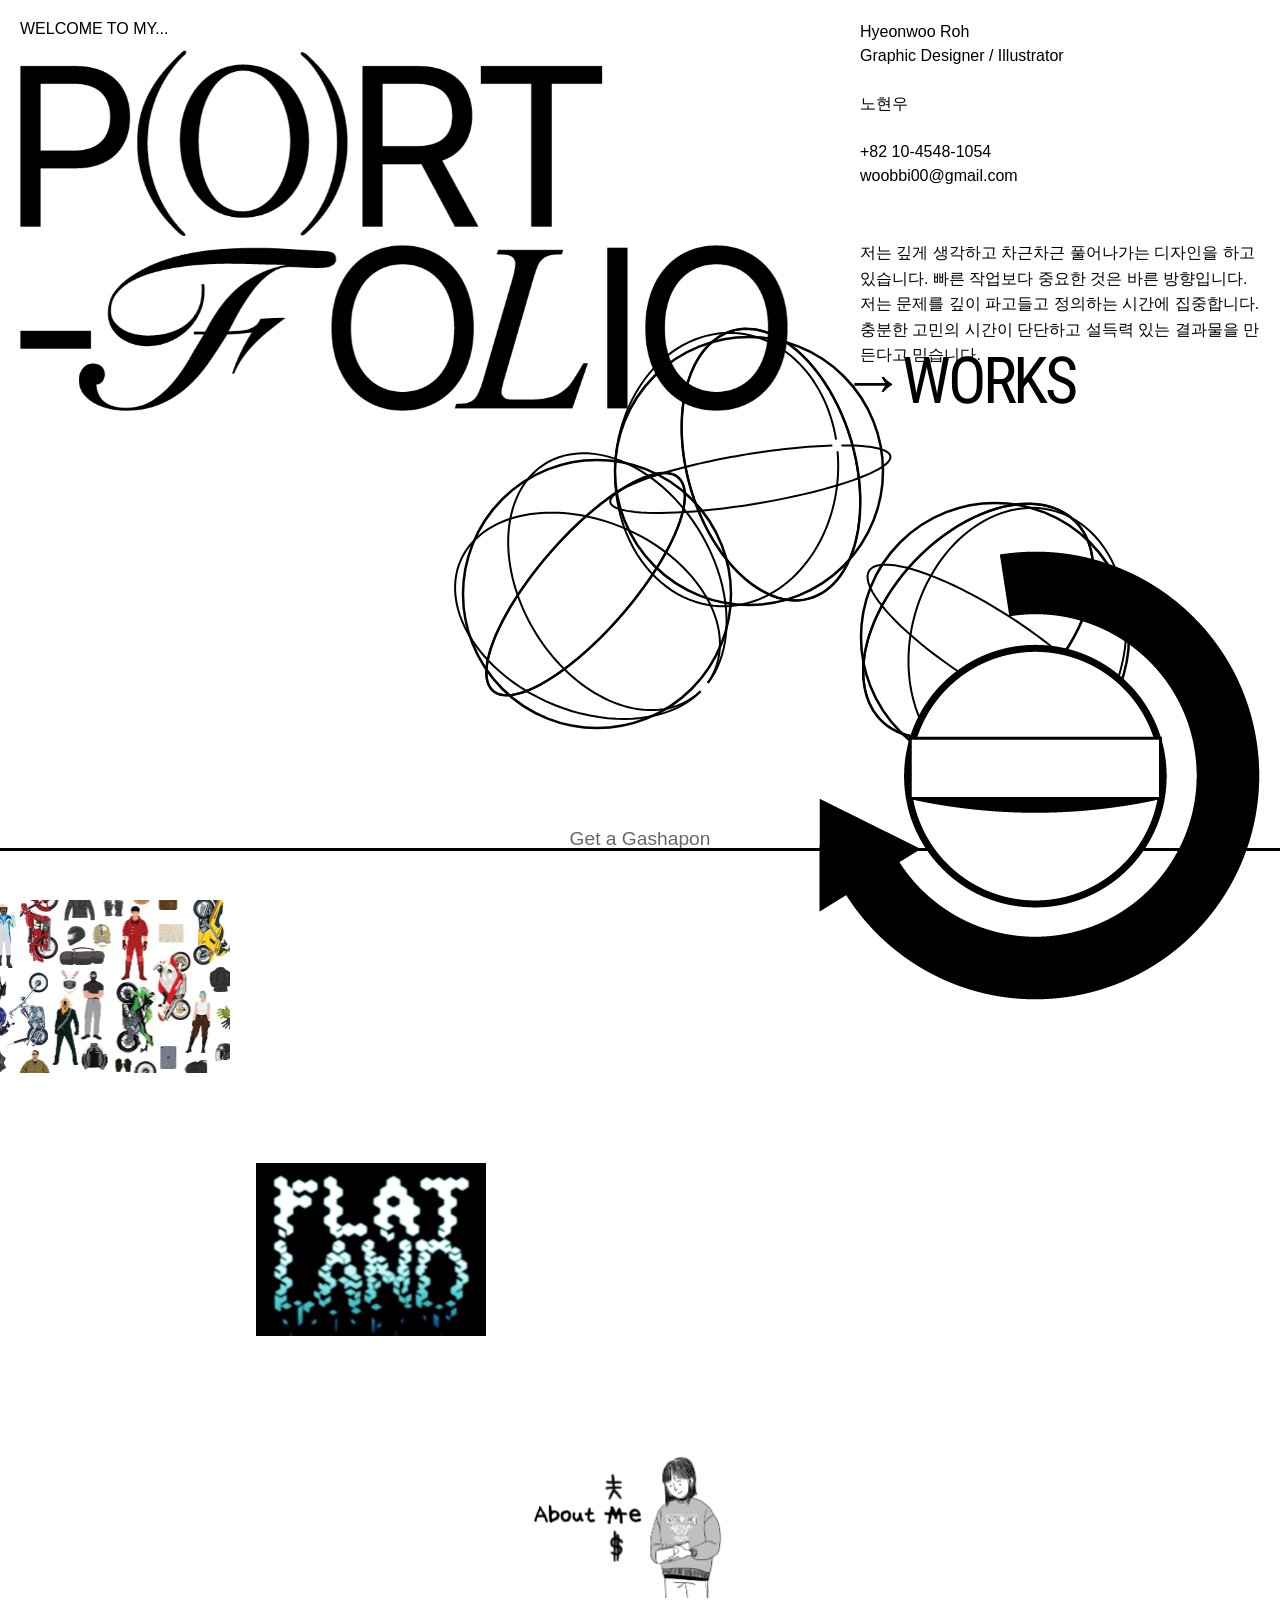
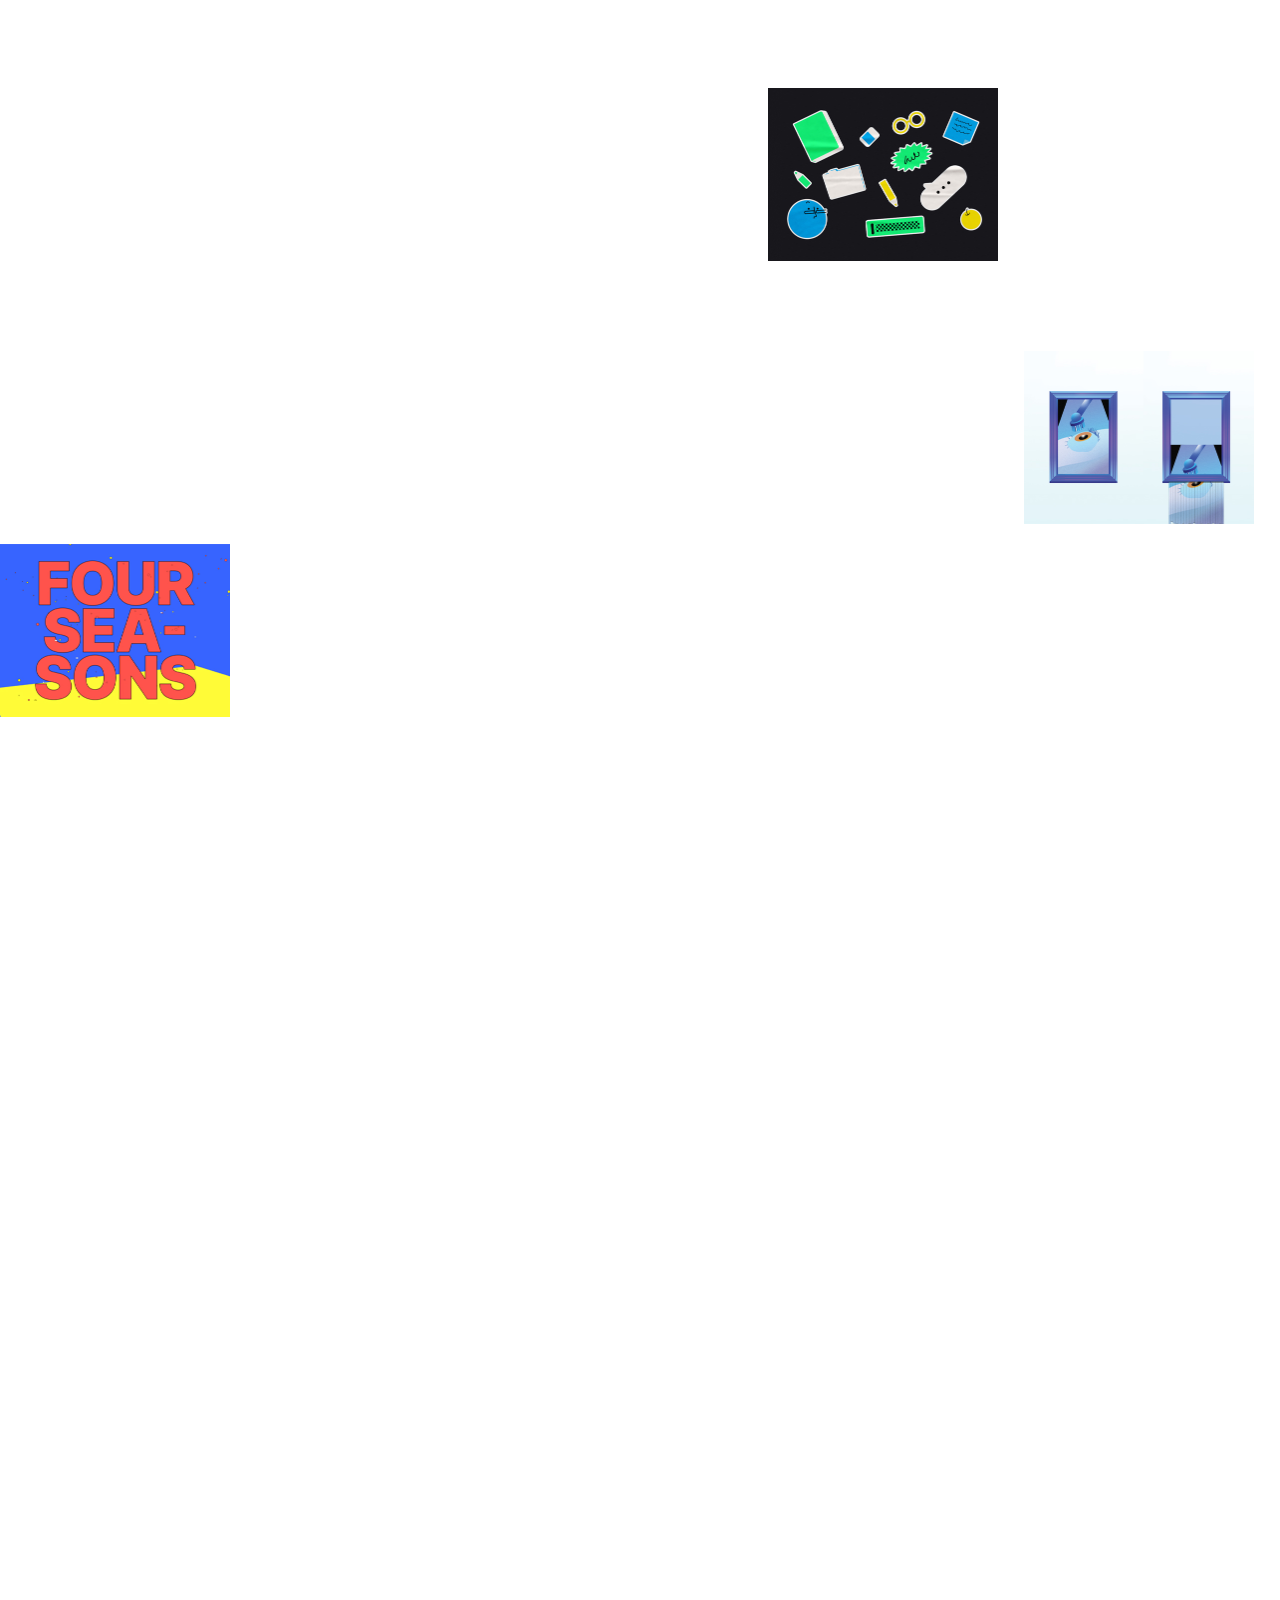
==== commit cd3b427b: "Update portfolio site: add work pages, navigation improvements, image layout updates" ====
--- a/index.html
+++ b/index.html
@@ -4,6 +4,9 @@
     <meta charset="UTF-8">
     <meta name="viewport" content="width=device-width, initial-scale=1.0">
     <title>PORTFOLIO - 가챠</title>
+    <link rel="preconnect" href="https://fonts.googleapis.com">
+    <link rel="preconnect" href="https://fonts.gstatic.com" crossorigin>
+    <link href="https://fonts.googleapis.com/css2?family=Roboto+Condensed:ital,wght@0,100..900;1,100..900&display=swap" rel="stylesheet">
     <link rel="stylesheet" href="style.css">
 </head>
 <body>
@@ -16,75 +19,82 @@
     <!-- 오른쪽 아래 이미지 -->
     <img src="Asset 2.png" alt="Asset 2" class="asset-image-2">
     
+    <!-- WORKS 텍스트 -->
+    <div class="works-text" id="worksText">→WORKS</div>
+    
     <!-- 오른쪽 위 이름 및 직업 -->
     <div class="name-text">
         Hyeonwoo Roh<br>
         Graphic Designer / Illustrator
+        <br><br>노현우<br><br>+82 10-4548-1054<br>woobbi00@gmail.com
+    </div>
+    
+    <!-- 하단 텍스트 2 -->
+    <div class="bottom-text-2">
+        저는 깊게 생각하고 차근차근 풀어나가는 디자인을 하고 있습니다. 빠른 작업보다 중요한 것은 바른 방향입니다. 저는 문제를 깊이 파고들고 정의하는 시간에 집중합니다. 충분한 고민의 시간이 단단하고 설득력 있는 결과물을 만든다고 믿습니다.
     </div>
     
     <!-- 떨어지는 구체 컨테이너 -->
     <div class="gacha-container">
-        <canvas class="sphere" id="gachaSphere"></canvas>
+        <!-- 구체들은 JavaScript에서 동적으로 생성됩니다 -->
     </div>
     
     <!-- 바닥선 -->
     <div class="floor-line" id="floorLine"></div>
 
     <!-- 클릭 안내 텍스트 -->
-    <div class="click-hint">Get a gashapon</div>
+    <div class="click-hint">Get a Gashapon</div>
     
-    <!-- 하단 텍스트 -->
-    <div class="bottom-text">
-        Lorem ipsum dolor sit amet, consectetur adipiscing elit. Sed do eiusmod tempor incididunt ut labore et dolore magna aliqua.
-    </div>
-    
-    <!-- 하단 텍스트 2 -->
-    <div class="bottom-text-2">
-        Lorem ipsum dolor sit amet, consectetur adipiscing elit. Sed do eiusmod tempor incididunt ut labore et dolore magna aliqua. Ut enim ad minim veniam, quis nostrud exercitation ullamco laboris nisi ut aliquip ex ea commodo consequat.
-    </div>
-    
-    <!-- 하단 텍스트 3 -->
-    <div class="bottom-text-3">
-        Lorem ipsum dolor sit amet, consectetur adipiscing elit. Sed do eiusmod tempor incididunt ut labore et dolore magna aliqua. Ut enim ad minim veniam, quis nostrud exercitation ullamco laboris nisi ut aliquip ex ea commodo consequat.
-    </div>
 
     <!-- 작품 썸네일 섹션 (work1~7 모두 본 후 활성화) -->
     <div class="work-thumbnails active" id="workThumbnails">
         <div class="work-thumbnail" data-work="1">
             <a href="work1/index.html">
-                <div class="work-title">Work 1</div>
+                <img src="thumbnail_image/work1.jpg" alt="Work 1" class="thumbnail-img">
+                <div class="work-overlay"></div>
+                <div class="work-genre">Illustration</div>
             </a>
         </div>
         <div class="work-thumbnail" data-work="2">
             <a href="work2/index.html">
-                <div class="work-title">Work 2</div>
+                <img src="thumbnail_image/work2.jpg" alt="Work 2" class="thumbnail-img">
+                <div class="work-overlay"></div>
+                <div class="work-genre">Typography</div>
             </a>
         </div>
         <div class="work-thumbnail" data-work="3">
             <a href="work3/index.html">
-                <div class="work-title">Work 3</div>
+                <img src="thumbnail_image/work3.jpg" alt="Work 3" class="thumbnail-img">
+                <div class="work-overlay"></div>
+                <div class="work-genre">Illustration</div>
             </a>
         </div>
         <div class="work-thumbnail" data-work="4">
             <a href="work4/index.html">
-                <div class="work-title">Work 4</div>
+                <img src="thumbnail_image/work4.jpg" alt="Work 4" class="thumbnail-img">
+                <div class="work-overlay"></div>
+                <div class="work-genre-container">
+                    <div class="work-genre">BX</div>
+                    <div class="work-genre">Web design</div>
+                </div>
             </a>
         </div>
         <div class="work-thumbnail" data-work="5">
             <a href="work5/index.html">
-                <div class="work-title">Work 5</div>
+                <img src="thumbnail_image/work5.jpg" alt="Work 5" class="thumbnail-img">
+                <div class="work-overlay"></div>
+                <div class="work-genre">Illustration</div>
             </a>
-                </div>
+        </div>
         <div class="work-thumbnail" data-work="6">
             <a href="work6/index.html">
-                <div class="work-title">Work 6</div>
-            </a>
-            </div>
-        <div class="work-thumbnail" data-work="7">
-            <a href="work7/index.html">
-                <div class="work-title">Work 7</div>
+                <img src="thumbnail_image/work6.jpg" alt="Work 6" class="thumbnail-img">
+                <div class="work-overlay"></div>
+                <div class="work-genre">Illustration</div>
             </a>
         </div>
+        <!-- sticky가 제대로 작동하도록 추가 공간 -->
+        <div style="height: 100vh; width: 100%;"></div>
     </div>
 
     <script src="script.js"></script>
--- a/style.css
+++ b/style.css
@@ -84,12 +84,35 @@
     position: fixed;
     top: 20px;
     right: 20px;
+    width: 400px;
     font-size: 12pt;
     color: #000000;
     z-index: 20;
     font-family: 'Arial', sans-serif;
     text-align: left;
     line-height: 1.5;
+}
+
+/* WORKS 텍스트 */
+.works-text {
+    position: fixed;
+    top: 350px;
+    right: calc(5px + 200px); /* name-text 너비만큼 왼쪽으로 */
+    font-size: 48pt;
+    font-weight: regular;
+    color: #000;
+    z-index: 20;
+    font-family: 'Roboto Condensed', sans-serif;
+    text-align: left;
+    line-height: 1;
+    cursor: pointer;
+    transition: transform 0.4s ease-in-out;
+    letter-spacing: -0.05em;
+    animation: fadeInOut 3s ease-in-out infinite;
+}
+
+.works-text:hover {
+    transform: translateX(-20px);
 }
 
 /* 클릭 안내 텍스트 */
@@ -111,7 +134,7 @@
     position: sticky;
     top: 0;
     left: 0;
-    width: 24%;
+    width: 18%;
     min-height: 15vh;
     padding: 20px;
     padding-left: 20px;
@@ -127,29 +150,24 @@
 
 /* 하단 텍스트 2 */
 .bottom-text-2 {
-    position: sticky;
-    top: 0;
-    left: calc(24% + 10px);
-    width: 24%;
-    min-height: 25vh;
-    padding: 20px;
-    padding-left: 20px;
-    margin-top: 0vh;
+    position: fixed;
+    top: 240px;
+    right: 20px;
+    width: 400px;
     color: #000000;
     font-size: 12pt;
     line-height: 1.6;
-    z-index: 35;
-    font-family: 'Arial', sans-serif;
-    text-align: left;
-    background: #ffffff;
+    font-family: 'Arial', sans-serif;
+    text-align: left;
+    z-index: 20;
 }
 
 /* 하단 텍스트 3 */
 .bottom-text-3 {
     position: sticky;
     top: 0;
-    left: calc(48% + 20px);
-    width: 24%;
+    left: calc(36% + 4%);
+    width: 18%;
     min-height: 25vh;
     padding: 20px;
     padding-left: 20px;
@@ -170,7 +188,7 @@
 .work-thumbnails {
     position: relative;
     width: 100%;
-    min-height: 100vh;
+    min-height: 400vh;
 }
 
 .work-thumbnails.active {
@@ -179,83 +197,148 @@
 
 .work-thumbnail {
     position: sticky;
-    width: 24%;
+    width: 18%;
     aspect-ratio: 4 / 3;
     margin-bottom: 20px;
     overflow: hidden;
     cursor: pointer;
     transition: transform 0.3s ease;
-    border: 2px solid #000000;
-    background-color: #cccccc; /* 회색 박스 */
+    border: none;
+    background-color: #cccccc;
     z-index: 40;
 }
 
-/* 첫 번째 줄: work1, work2, work3, work4 */
+/* 첫 번째 줄: work1, work2, work3, work4, work5 */
 .work-thumbnail[data-work="1"] {
     left: 0;
     top: 0;
-    margin-top: 60vh;
+    margin-top: 100vh;
 }
 
 .work-thumbnail[data-work="2"] {
-    left: calc(24% + 10px);
-    top: 0;
-    margin-top: 60vh;
+    left: calc(18% + 2%);
+    top: 0;
+    margin-top: 10vh;
 }
 
 .work-thumbnail[data-work="3"] {
-    left: calc(48% + 20px);
-    top: 0;
-    margin-top: 60vh;
+    left: calc(36% + 4%);
+    top: 0;
+    margin-top: 10vh;
 }
 
 .work-thumbnail[data-work="4"] {
-    left: calc(72% + 30px);
-    top: 0;
-    margin-top: 60vh;
-}
-
-/* 두 번째 줄: work5, work6, work7 */
+    left: calc(54% + 6%);
+    top: 0;
+    margin-top: 10vh;
+}
+
 .work-thumbnail[data-work="5"] {
-    left: 0;
-    top: 0;
-    margin-top: calc(60vh + 35vh);
-}
-
+    left: calc(72% + 8%);
+    top: 0;
+    margin-top: 10vh;
+}
+
+/* 두 번째 줄: work6, work7 (첫 번째 줄 아래 배치) */
 .work-thumbnail[data-work="6"] {
-    left: calc(24% + 10px);
-    top: 0;
-    margin-top: calc(60vh + 35vh);
+    left: 0;
+    top: 31vh;
 }
 
 .work-thumbnail[data-work="7"] {
-    left: calc(48% + 20px);
-    top: 0;
-    margin-top: calc(60vh + 35vh);
+    left: calc(18% + 2%);
+    top: 31vh;
 }
 
 /* 호버 효과 제거 */
 
 .work-thumbnail a {
     display: flex;
+    flex-direction: column;
     align-items: center;
     justify-content: center;
     width: 100%;
     height: 100%;
     text-decoration: none;
     color: inherit;
-}
-
-.work-title {
-    font-size: 14pt;
-    font-family: 'Arial', sans-serif;
-    text-align: center;
-    color: #000000;
-    transition: color 0.3s ease;
-}
-
-.work-thumbnail:hover .work-title {
-    color: #333333;
+    position: relative;
+}
+
+.thumbnail-img {
+    width: 100%;
+    height: 100%;
+    object-fit: cover;
+    position: absolute;
+    top: 0;
+    left: 0;
+    z-index: 1;
+    background-color: #cccccc;
+    transition: filter 0.3s ease;
+}
+
+.work-overlay {
+    position: absolute;
+    top: 0;
+    left: 0;
+    width: 100%;
+    height: 100%;
+    background-color: rgba(0, 0, 0, 0);
+    z-index: 2;
+    transition: background-color 0.3s ease;
+}
+
+.work-genre-container {
+    position: absolute;
+    top: 50%;
+    left: 50%;
+    transform: translate(-50%, -50%);
+    z-index: 3;
+    opacity: 0;
+    transition: opacity 0.3s ease;
+    display: flex;
+    flex-direction: column;
+    align-items: center;
+    gap: 10px;
+}
+
+.work-genre {
+    position: absolute;
+    top: 50%;
+    left: 50%;
+    transform: translate(-50%, -50%);
+    padding: 8px 16px;
+    background-color: transparent;
+    border: 2px solid #ffffff;
+    border-radius: 20px;
+    font-size: 0.9rem;
+    font-weight: 500;
+    color: #ffffff;
+    white-space: nowrap;
+    font-family: 'Arial', sans-serif;
+    z-index: 3;
+    opacity: 0;
+    transition: opacity 0.3s ease;
+}
+
+.work-genre-container .work-genre {
+    position: relative;
+    top: auto;
+    left: auto;
+    transform: none;
+    opacity: 1;
+}
+
+.work-thumbnail:hover .thumbnail-img {
+    filter: brightness(0.6);
+}
+
+.work-thumbnail:hover .work-overlay {
+    background-color: rgba(0, 0, 0, 0.2);
+}
+
+.work-thumbnail:hover .work-genre-container,
+.work-thumbnail:hover .work-genre {
+    opacity: 1;
 }
 
 @keyframes pulse {
@@ -264,6 +347,15 @@
     }
     50% {
         opacity: 0.8;
+    }
+}
+
+@keyframes fadeInOut {
+    0%, 100% {
+        opacity: 0.3;
+    }
+    50% {
+        opacity: 1;
     }
 }
 
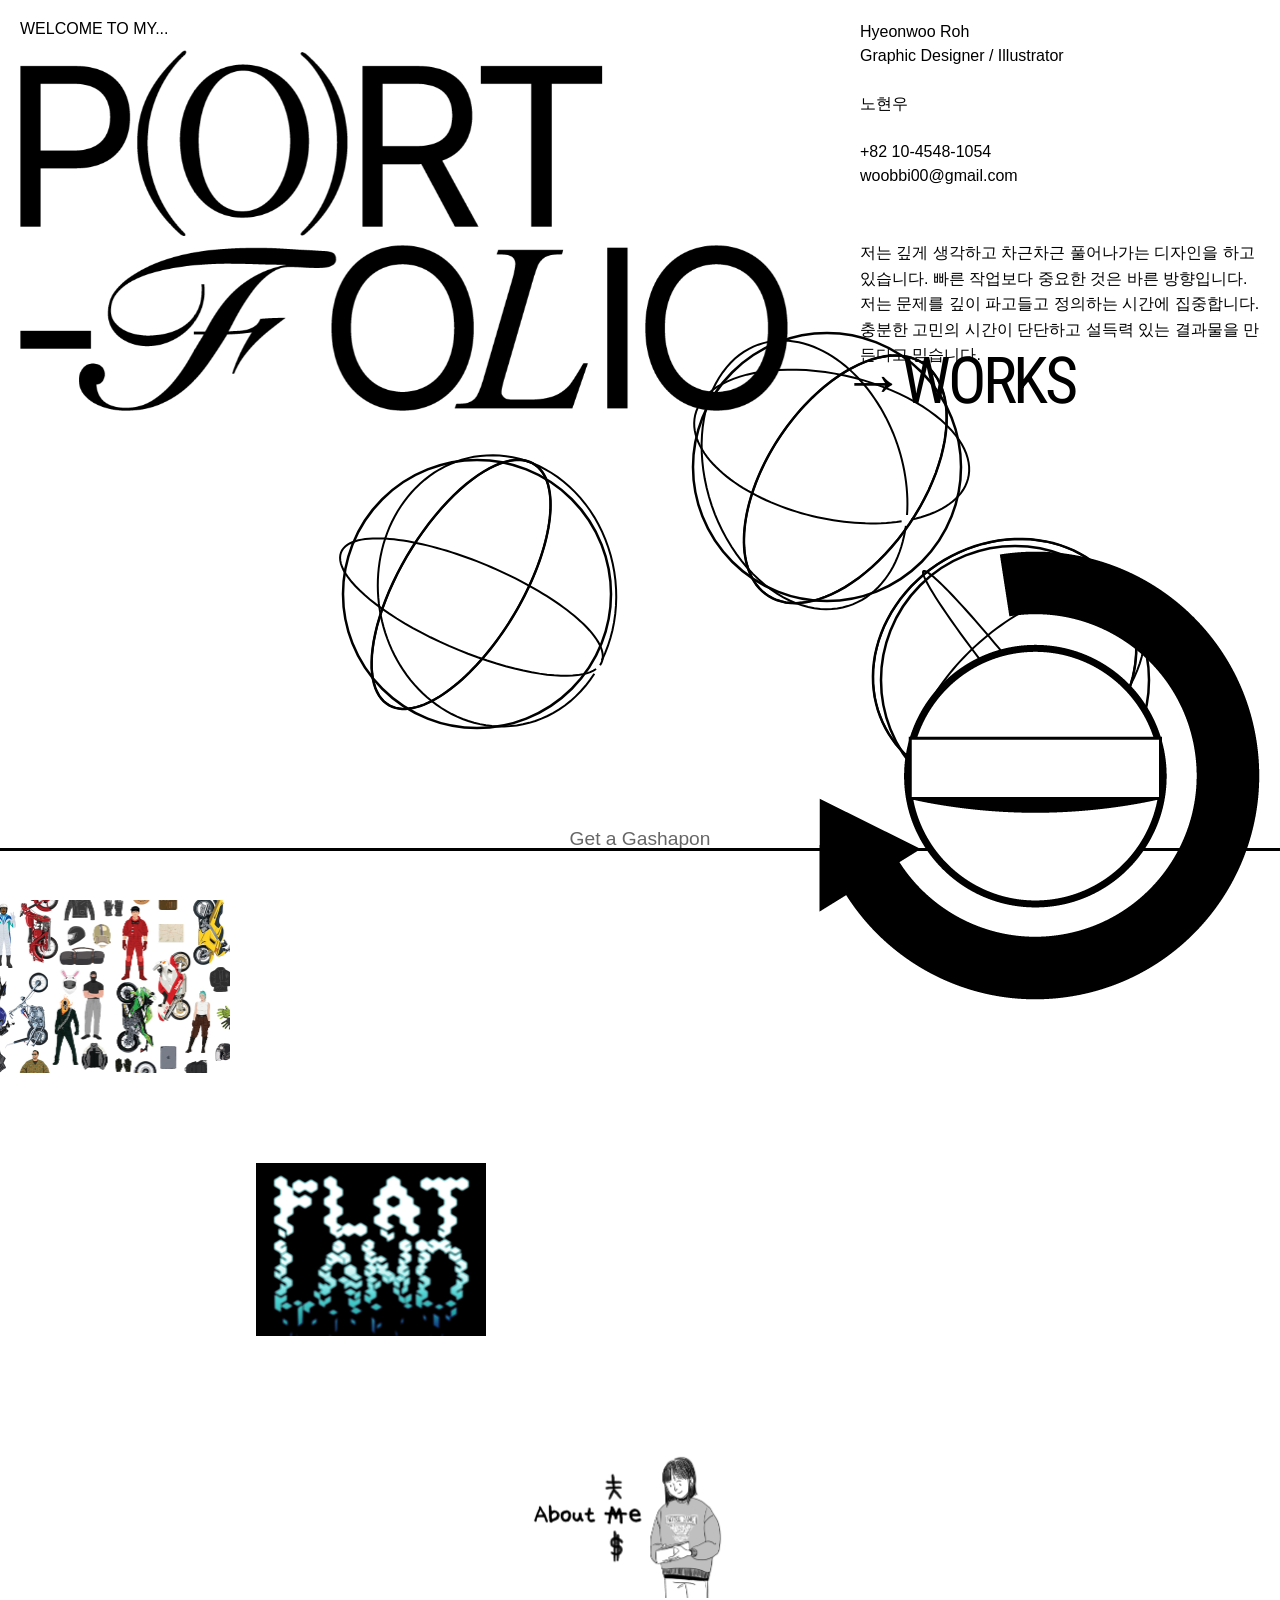
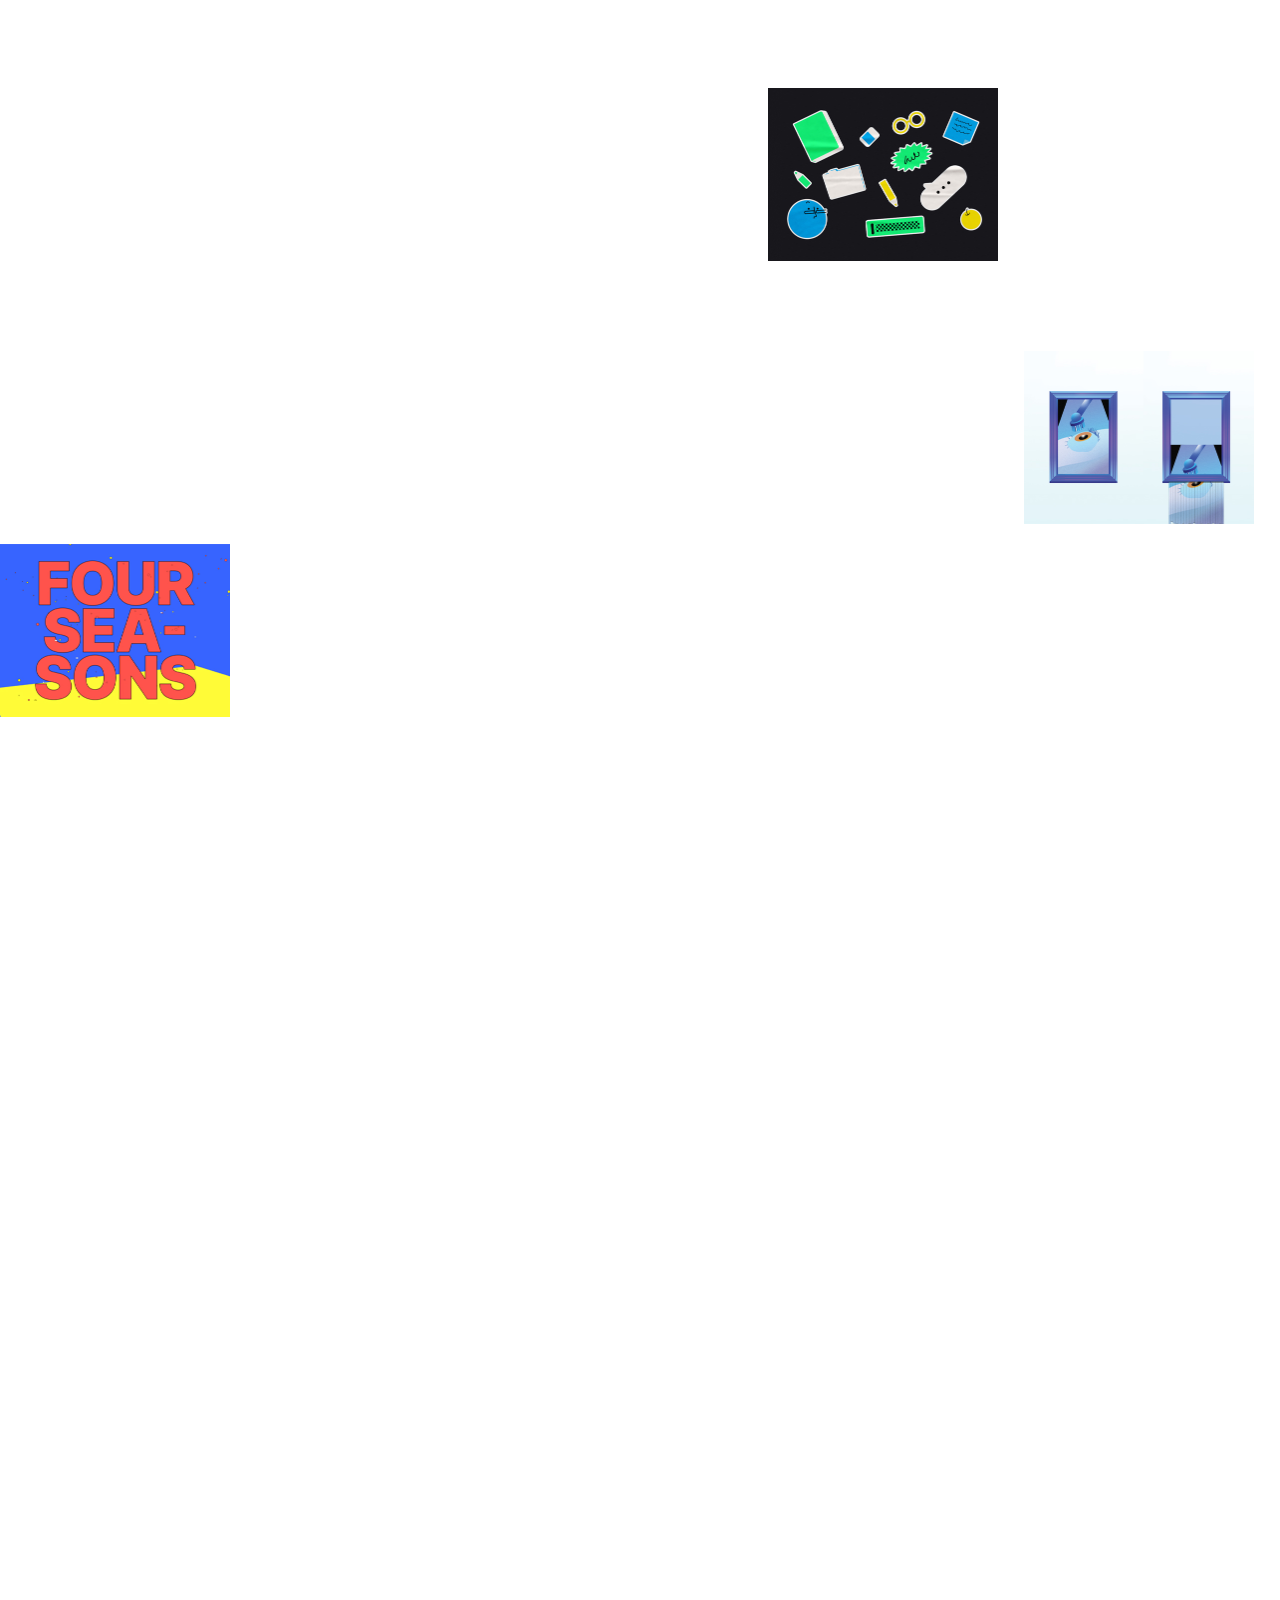
==== commit d97047f7: "Update page titles for all work pages" ====
--- a/index.html
+++ b/index.html
@@ -3,7 +3,7 @@
 <head>
     <meta charset="UTF-8">
     <meta name="viewport" content="width=device-width, initial-scale=1.0">
-    <title>PORTFOLIO - 가챠</title>
+    <title>PORTFOLIO-HYEONWOOROH</title>
     <link rel="preconnect" href="https://fonts.googleapis.com">
     <link rel="preconnect" href="https://fonts.gstatic.com" crossorigin>
     <link href="https://fonts.googleapis.com/css2?family=Roboto+Condensed:ital,wght@0,100..900;1,100..900&display=swap" rel="stylesheet">
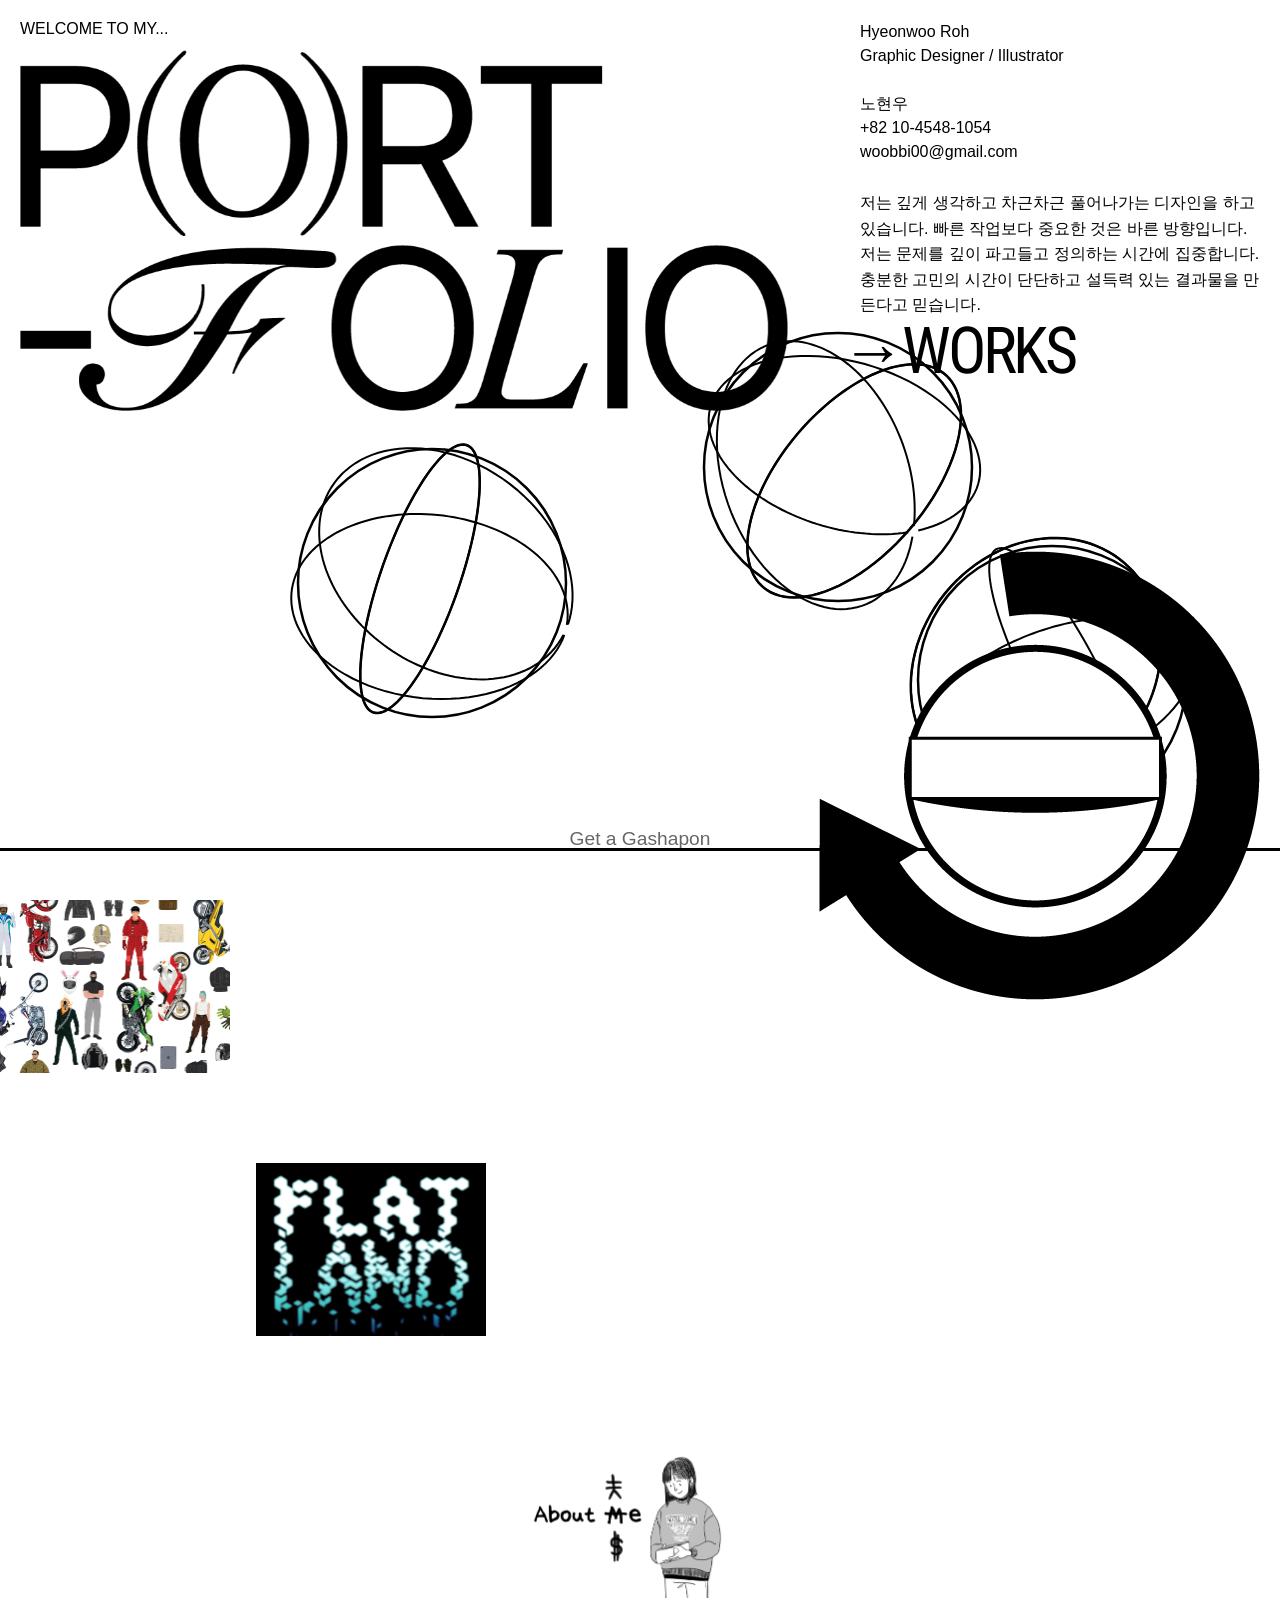
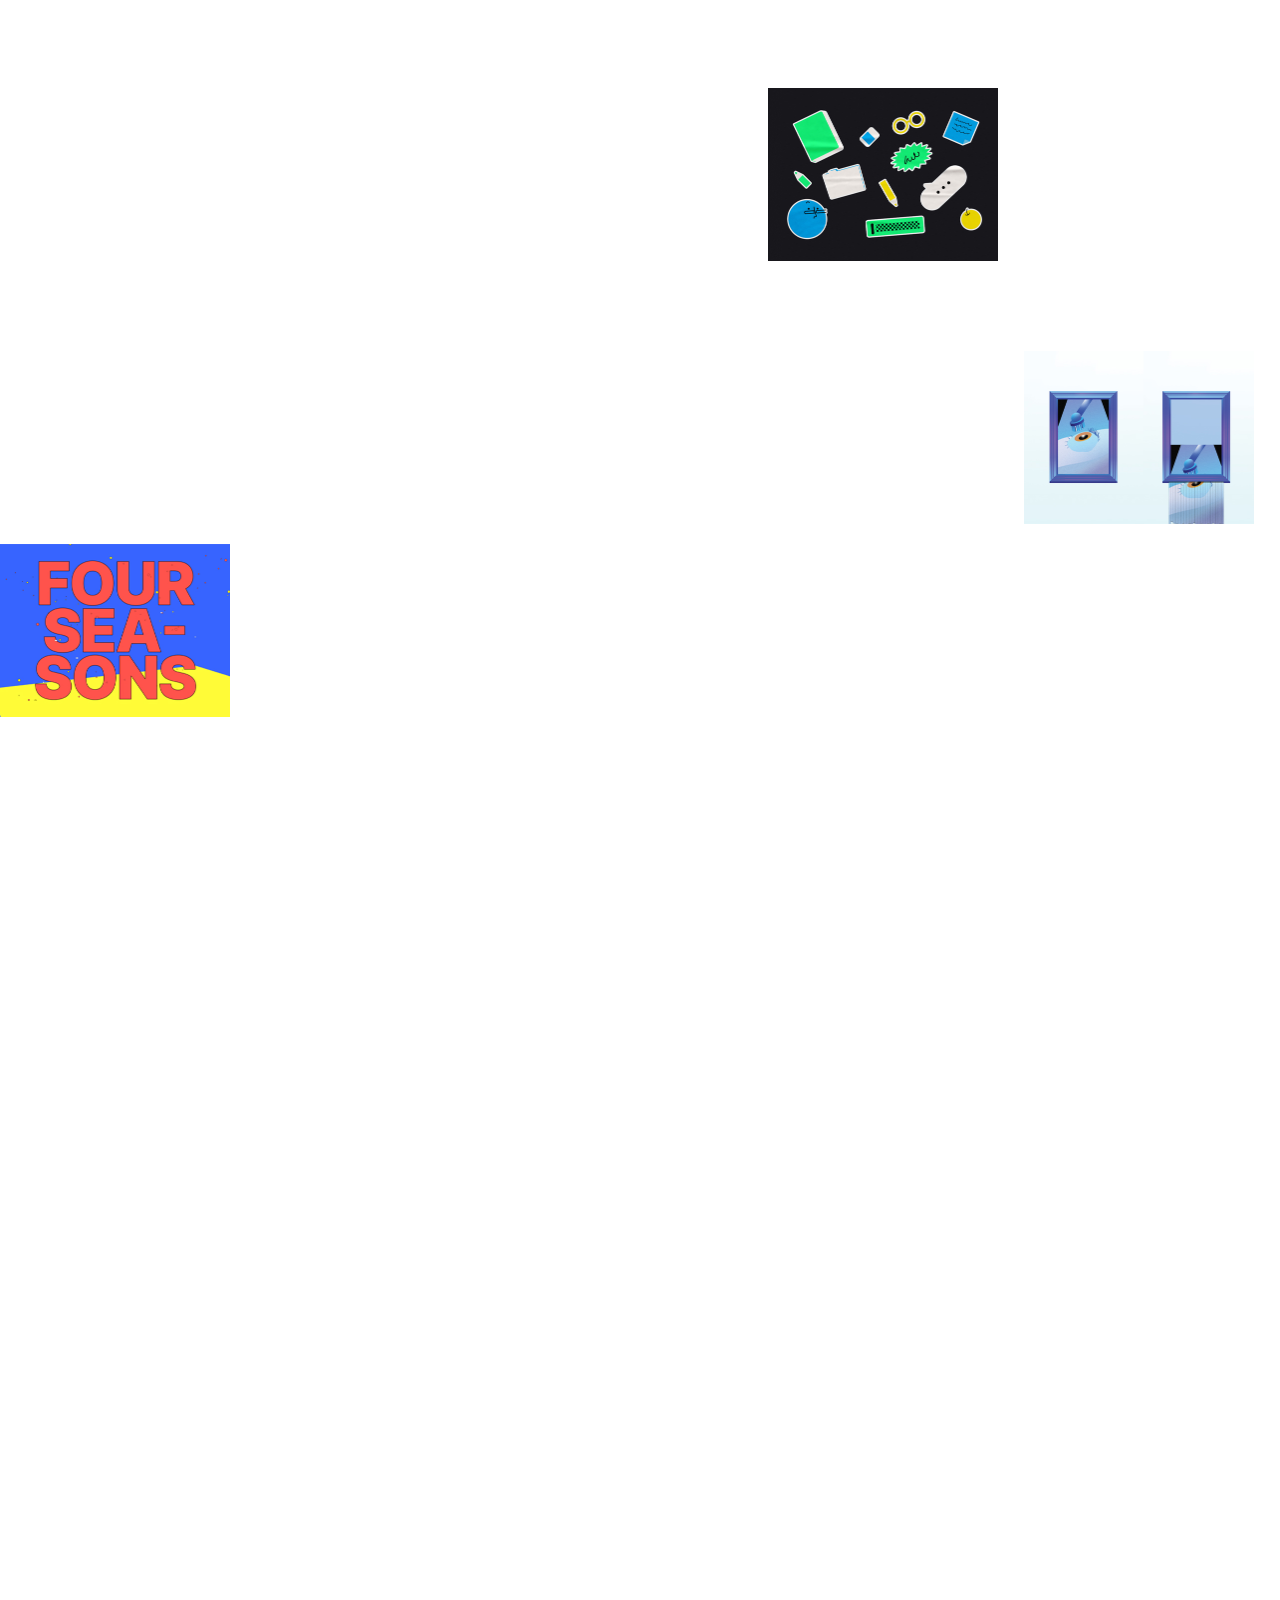
==== commit 9d7c6a0f: "Update main page styles and layout" ====
--- a/index.html
+++ b/index.html
@@ -26,7 +26,7 @@
     <div class="name-text">
         Hyeonwoo Roh<br>
         Graphic Designer / Illustrator
-        <br><br>노현우<br><br>+82 10-4548-1054<br>woobbi00@gmail.com
+        <br><br>노현우<br>+82 10-4548-1054<br>woobbi00@gmail.com
     </div>
     
     <!-- 하단 텍스트 2 -->
--- a/style.css
+++ b/style.css
@@ -96,7 +96,7 @@
 /* WORKS 텍스트 */
 .works-text {
     position: fixed;
-    top: 350px;
+    top: 320px;
     right: calc(5px + 200px); /* name-text 너비만큼 왼쪽으로 */
     font-size: 48pt;
     font-weight: regular;
@@ -151,7 +151,7 @@
 /* 하단 텍스트 2 */
 .bottom-text-2 {
     position: fixed;
-    top: 240px;
+    top: 190px;
     right: 20px;
     width: 400px;
     color: #000000;
